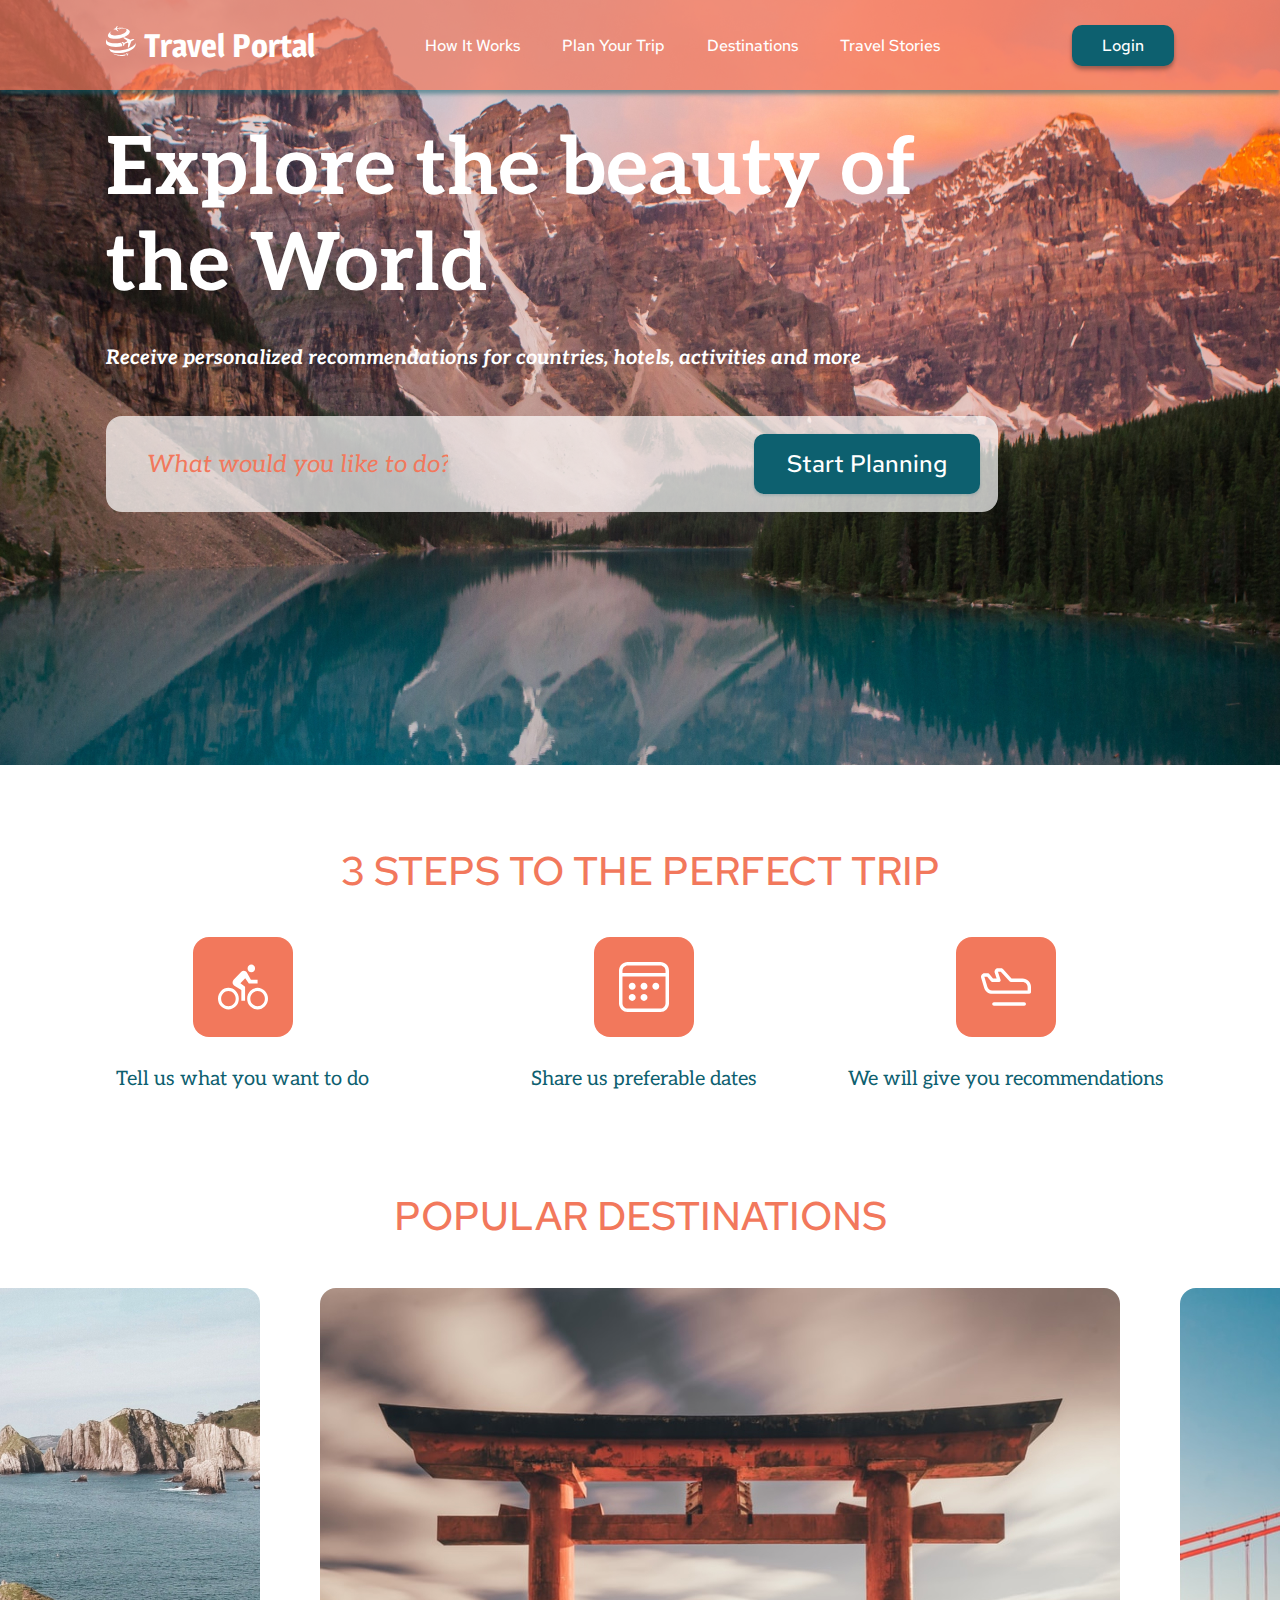
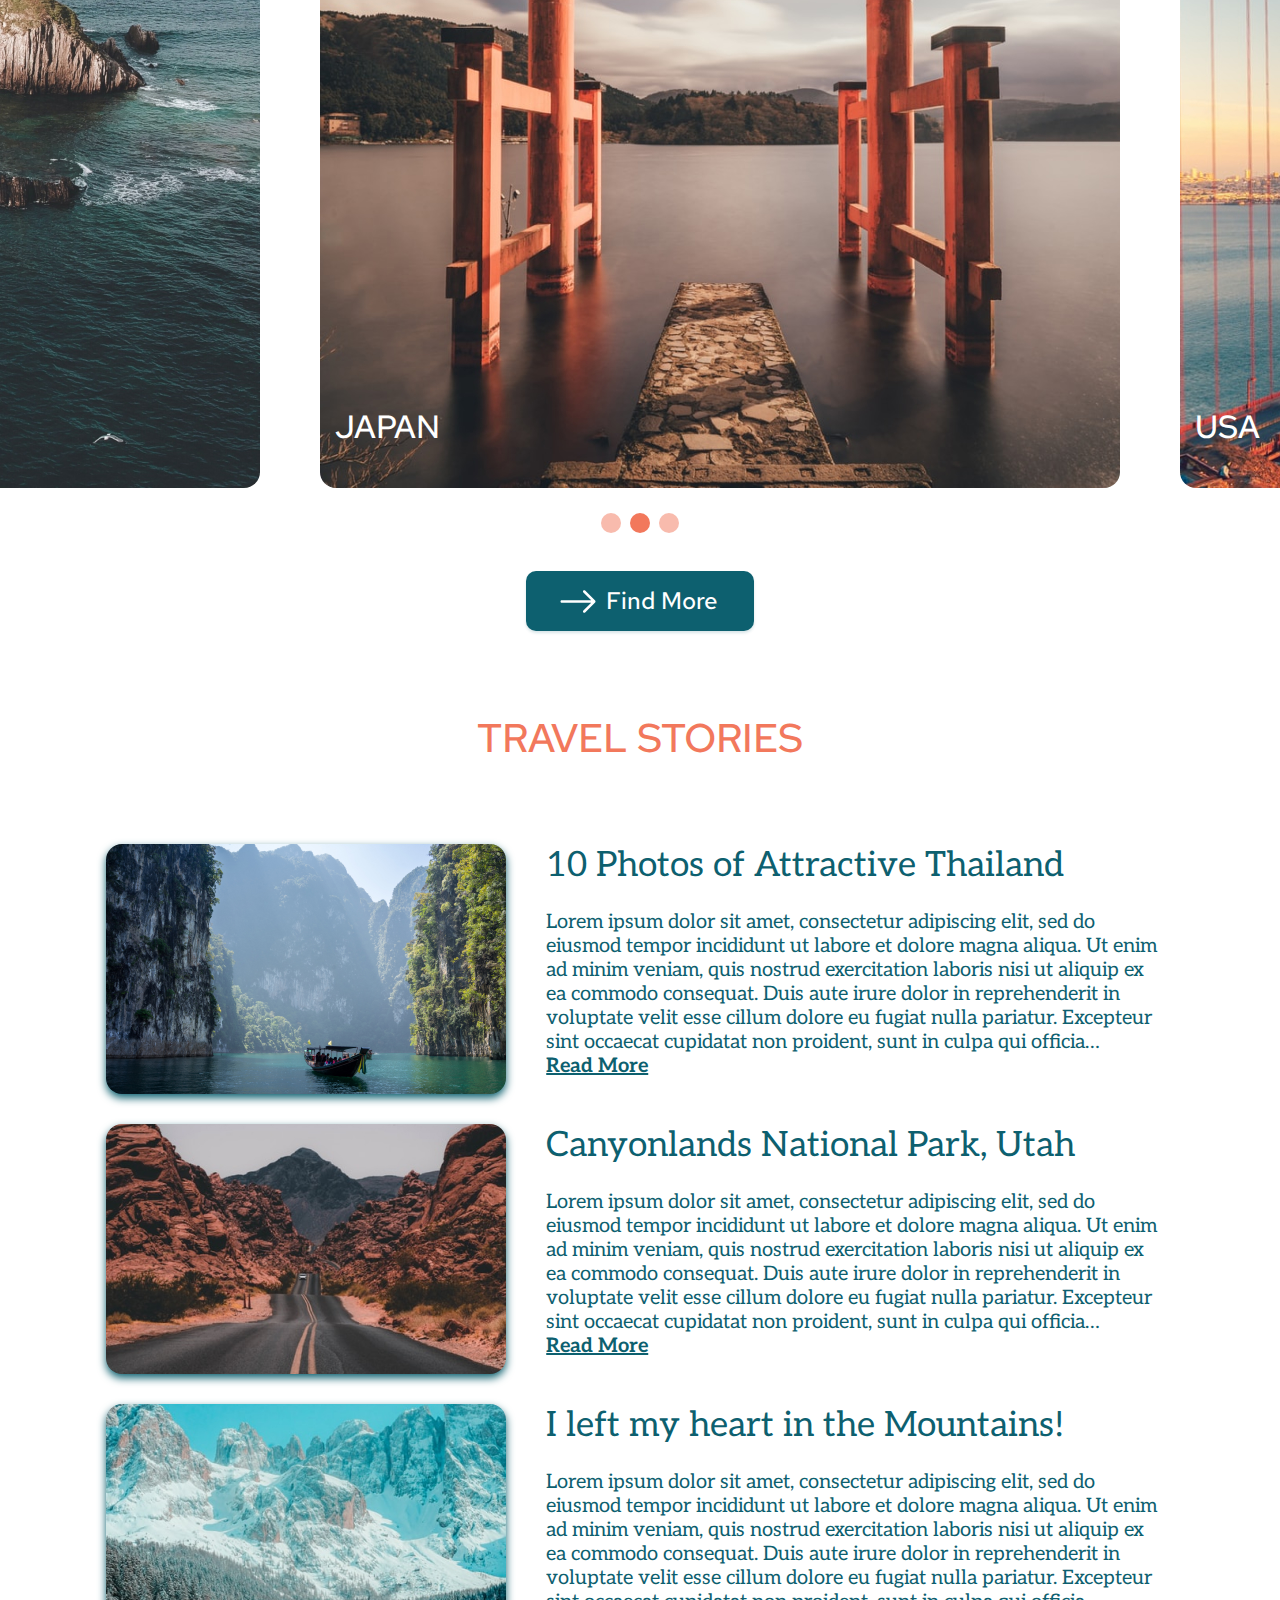
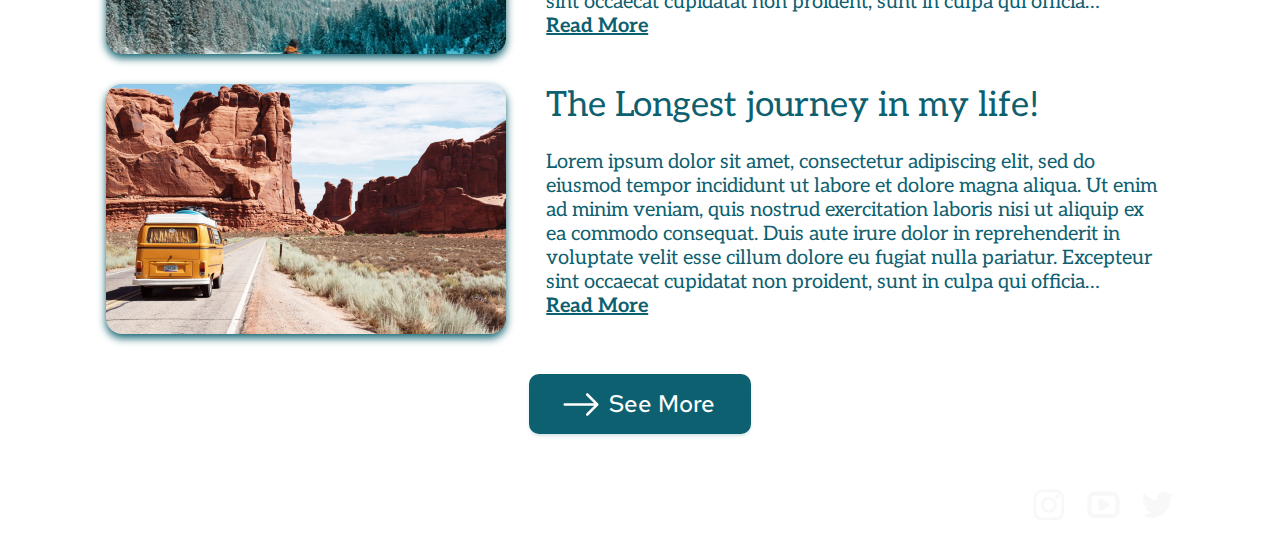
==== index.html @ faefabe0 "refactor: minor visual changes" ====
<!DOCTYPE html>
<html lang="zxx">
  <head>
    <meta charset="UTF-8">
    <meta http-equiv="X-UA-Compatible" content="IE=edge">
    <meta name="viewport" content="width=device-width, initial-scale=1.0">
    <title>Travel</title>
    <link rel="stylesheet" href="normalize.css">
    <link rel="stylesheet" href="style.css">
    <link rel="icon" href="./assets/ico/favicon.ico">
    <link rel="preconnect" href="https://fonts.googleapis.com">
    <link rel="preconnect" href="https://fonts.gstatic.com" crossorigin>
    <link href="https://fonts.googleapis.com/css2?family=Aleo:ital,wght@0,400;0,700;1,400;1,700&family=Magra:wght@700&family=Red+Hat+Text:wght@500&display=swap" rel="stylesheet">
  </head>
  <body>
    <div class="body-wrap">
      <header class="content-wrap">
        <div class="header">
          <div class="logo">
            <p class="logo-headline">Travel Portal</p>
          </div>
          <nav class="nav">
            <ul class="nav__list">
              <li class="nav__item">
                <a class="nav__link" href="#preview">How It Works</a>
              </li>
              <li class="nav__item">
                <a class="nav__link" href="#steps">Plan Your Trip</a>
              </li>
              <li class="nav__item">
                <a class="nav__link" href="#destinations">Destinations</a>
              </li>
              <li class="nav__item">
                <a class="nav__link" href="#stories">Travel Stories</a>
              </li>
            </ul>
          </nav>
          <button class="button__login">Login</button>
        </div>
        <div class="mobile-menu">
          <nav class="mobile-nav">
            <ul class="mobile-nav__list">
              <li class="mobile-nav__item exit"></li>
              <li class="mobile-nav__item">
                <a class="mobile-nav__link" href="#preview">How It Works</a>
              </li>
              <li class="mobile-nav__item">
                <a class="mobile-nav__link" href="#steps">Plan Your Trip</a>
              </li>
              <li class="mobile-nav__item">
                <a class="mobile-nav__link" href="#destinations">Destinations</a>
              </li>
              <li class="mobile-nav__item">
                <a class="mobile-nav__link" href="#stories">Travel Stories</a>
              </li>
              <li class="mobile-nav__item">
                <a class="mobile-nav__link" href="#">Account</a>
              </li>
              <li class="mobile-nav__item">
                <a class="mobile-nav__link" href="#footer">Social Media</a>
              </li>
            </ul>
          </nav>
        </div>
      </header>
      <main class="inner content-wrap">
        <section class="preview" id="preview">
          <h1 class="title">Explore the beauty of the World</h1>
          <p class="subtitle">Receive personalized recommendations for countries, hotels, activities and more</p>
          <form class="search-form" method="post">
            <fieldset class="search-form__info">
              <p class="search-form__wrap">
                <input class="search-form__field" type="text" placeholder="What would you like to do?">
                <button class="search-form__submit" type="submit">Start Planning</button>
              </p>
            </fieldset>
          </form>
        </section>
        <section class="steps" id="steps">
          <h2 class="caption">3 steps to the perfect trip</h2>
          <div class="step__list">
            <div class="step__item">
              <div class="step__ico">
                <svg width="50" height="50" viewBox="0 0 50 45" fill="none" xmlns="http://www.w3.org/2000/svg">
                  <path class="svg" d="M10.4167 41.7548C8.4828 41.7548 6.62813 40.957 5.26068 39.537C3.89323 38.1169 3.125 36.1909 3.125 34.1827C3.125 32.1744 3.89323 30.2484 5.26068 28.8284C6.62813 27.4084 8.4828 26.6106 10.4167 26.6106C12.3505 26.6106 14.2052 27.4084 15.5727 28.8284C16.9401 30.2484 17.7083 32.1744 17.7083 34.1827C17.7083 36.1909 16.9401 38.1169 15.5727 39.537C14.2052 40.957 12.3505 41.7548 10.4167 41.7548ZM10.4167 23.3654C7.65399 23.3654 5.00447 24.5051 3.05097 26.5337C1.09747 28.5623 0 31.3138 0 34.1827C0 37.0516 1.09747 39.803 3.05097 41.8317C5.00447 43.8603 7.65399 45 10.4167 45C13.1793 45 15.8289 43.8603 17.7824 41.8317C19.7359 39.803 20.8333 37.0516 20.8333 34.1827C20.8333 31.3138 19.7359 28.5623 17.7824 26.5337C15.8289 24.5051 13.1793 23.3654 10.4167 23.3654ZM30.8333 19.0385H39.5833V15.1442H32.9167L28.875 8.06971C28.2708 6.98798 27.0833 6.27404 25.8333 6.27404C24.8542 6.27404 23.9583 6.6851 23.3333 7.35577L15.625 15.3389C14.9792 16.0096 14.5833 16.875 14.5833 17.9567C14.5833 19.3197 15.2708 20.4663 16.3542 21.137L23.3333 25.5288V36.3462H27.0833V22.2837L22.3958 18.7139L27.2292 13.6298L30.8333 19.0385ZM39.5833 41.7548C37.6495 41.7548 35.7948 40.957 34.4273 39.537C33.0599 38.1169 32.2917 36.1909 32.2917 34.1827C32.2917 32.1744 33.0599 30.2484 34.4273 28.8284C35.7948 27.4084 37.6495 26.6106 39.5833 26.6106C41.5172 26.6106 43.3719 27.4084 44.7393 28.8284C46.1068 30.2484 46.875 32.1744 46.875 34.1827C46.875 36.1909 46.1068 38.1169 44.7393 39.537C43.3719 40.957 41.5172 41.7548 39.5833 41.7548ZM39.5833 23.3654C36.8207 23.3654 34.1711 24.5051 32.2176 26.5337C30.2641 28.5623 29.1667 31.3138 29.1667 34.1827C29.1667 37.0516 30.2641 39.803 32.2176 41.8317C34.1711 43.8603 36.8207 45 39.5833 45C40.9513 45 42.3058 44.7202 43.5696 44.1766C44.8334 43.633 45.9818 42.8362 46.949 41.8317C47.9163 40.8272 48.6836 39.6347 49.2071 38.3223C49.7306 37.0099 50 35.6032 50 34.1827C50 32.7621 49.7306 31.3555 49.2071 30.0431C48.6836 28.7307 47.9163 27.5382 46.949 26.5337C45.9818 25.5292 44.8334 24.7324 43.5696 24.1888C42.3058 23.6452 40.9513 23.3654 39.5833 23.3654ZM33.3333 7.78846C35.4167 7.78846 37.0833 6.05769 37.0833 3.89423C37.0833 1.73077 35.4167 0 33.3333 0C31.25 0 29.5833 1.73077 29.5833 3.89423C29.5833 6.05769 31.25 7.78846 33.3333 7.78846Z" fill="white"/>
                </svg>
              </div>
              <p class="desc">Tell us what you want to do</p>
            </div>
            <div class="step__item">
              <div class="step__ico">
                <svg width="50" height="50" viewBox="0 0 52 52" fill="none" xmlns="http://www.w3.org/2000/svg">
                  <path class="svg" d="M13.7222 28.8889C14.6799 28.8889 15.5984 28.5084 16.2757 27.8312C16.9529 27.154 17.3333 26.2355 17.3333 25.2778C17.3333 24.3201 16.9529 23.4016 16.2757 22.7243C15.5984 22.0471 14.6799 21.6667 13.7222 21.6667C12.7645 21.6667 11.846 22.0471 11.1688 22.7243C10.4916 23.4016 10.1111 24.3201 10.1111 25.2778C10.1111 26.2355 10.4916 27.154 11.1688 27.8312C11.846 28.5084 12.7645 28.8889 13.7222 28.8889ZM29.6111 25.2778C29.6111 26.2355 29.2307 27.154 28.5534 27.8312C27.8762 28.5084 26.9577 28.8889 26 28.8889C25.0423 28.8889 24.1238 28.5084 23.4466 27.8312C22.7693 27.154 22.3889 26.2355 22.3889 25.2778C22.3889 24.3201 22.7693 23.4016 23.4466 22.7243C24.1238 22.0471 25.0423 21.6667 26 21.6667C26.9577 21.6667 27.8762 22.0471 28.5534 22.7243C29.2307 23.4016 29.6111 24.3201 29.6111 25.2778ZM38.2778 28.8889C39.2355 28.8889 40.154 28.5084 40.8312 27.8312C41.5084 27.154 41.8889 26.2355 41.8889 25.2778C41.8889 24.3201 41.5084 23.4016 40.8312 22.7243C40.154 22.0471 39.2355 21.6667 38.2778 21.6667C37.32 21.6667 36.4016 22.0471 35.7243 22.7243C35.0471 23.4016 34.6667 24.3201 34.6667 25.2778C34.6667 26.2355 35.0471 27.154 35.7243 27.8312C36.4016 28.5084 37.32 28.8889 38.2778 28.8889ZM17.3333 36.8333C17.3333 37.7911 16.9529 38.7096 16.2757 39.3868C15.5984 40.064 14.6799 40.4444 13.7222 40.4444C12.7645 40.4444 11.846 40.064 11.1688 39.3868C10.4916 38.7096 10.1111 37.7911 10.1111 36.8333C10.1111 35.8756 10.4916 34.9571 11.1688 34.2799C11.846 33.6027 12.7645 33.2222 13.7222 33.2222C14.6799 33.2222 15.5984 33.6027 16.2757 34.2799C16.9529 34.9571 17.3333 35.8756 17.3333 36.8333ZM26 40.4444C26.9577 40.4444 27.8762 40.064 28.5534 39.3868C29.2307 38.7096 29.6111 37.7911 29.6111 36.8333C29.6111 35.8756 29.2307 34.9571 28.5534 34.2799C27.8762 33.6027 26.9577 33.2222 26 33.2222C25.0423 33.2222 24.1238 33.6027 23.4466 34.2799C22.7693 34.9571 22.3889 35.8756 22.3889 36.8333C22.3889 37.7911 22.7693 38.7096 23.4466 39.3868C24.1238 40.064 25.0423 40.4444 26 40.4444ZM0 9.02778C0 6.63346 0.951138 4.33721 2.64417 2.64417C4.33721 0.951138 6.63346 0 9.02778 0H42.9722C45.3665 0 47.6628 0.951138 49.3558 2.64417C51.0489 4.33721 52 6.63346 52 9.02778V42.9722C52 45.3665 51.0489 47.6628 49.3558 49.3558C47.6628 51.0489 45.3665 52 42.9722 52H9.02778C6.63346 52 4.33721 51.0489 2.64417 49.3558C0.951138 47.6628 0 45.3665 0 42.9722V9.02778ZM9.02778 3.61111C7.59119 3.61111 6.21344 4.18179 5.19762 5.19762C4.18179 6.21344 3.61111 7.59119 3.61111 9.02778V11.5556H48.3889V9.02778C48.3889 7.59119 47.8182 6.21344 46.8024 5.19762C45.7866 4.18179 44.4088 3.61111 42.9722 3.61111H9.02778ZM3.61111 42.9722C3.61111 44.4088 4.18179 45.7866 5.19762 46.8024C6.21344 47.8182 7.59119 48.3889 9.02778 48.3889H42.9722C44.4088 48.3889 45.7866 47.8182 46.8024 46.8024C47.8182 45.7866 48.3889 44.4088 48.3889 42.9722V15.1667H3.61111V42.9722Z" fill="white"/>
                </svg>
              </div>
              <p class="desc">Share us preferable dates </p>
            </div>
            <div class="step__item">
              <div class="step__ico">
                <svg width="50" height="50" viewBox="0 0 60 45" fill="none" xmlns="http://www.w3.org/2000/svg">
                  <path class="svg" d="M53.9305 42.9545C53.9305 43.497 53.7174 44.0173 53.3379 44.4009C52.9585 44.7845 52.4439 45 51.9074 45H15.4904C14.9539 45 14.4393 44.7845 14.0598 44.4009C13.6804 44.0173 13.4673 43.497 13.4673 42.9545C13.4673 42.4121 13.6804 41.8918 14.0598 41.5082C14.4393 41.1246 14.9539 40.9091 15.4904 40.9091H51.9074C52.4439 40.9091 52.9585 41.1246 53.3379 41.5082C53.7174 41.8918 53.9305 42.4121 53.9305 42.9545ZM60 22.5V28.6364C60 29.1789 59.7868 29.6991 59.4074 30.0827C59.028 30.4663 58.5134 30.6818 57.9768 30.6818H13.4167C11.24 30.6894 9.11942 29.9834 7.37311 28.6696C5.6268 27.3558 4.34881 25.5051 3.7308 23.3949L0.164977 11.4034C-0.0121092 10.7898 -0.0471935 10.1431 0.0624379 9.51357C0.172069 8.88401 0.423478 8.28837 0.797215 7.77275C1.17939 7.26416 1.67273 6.85181 2.23866 6.56794C2.8046 6.28407 3.4278 6.13637 4.05956 6.13639H8.40936C8.70472 6.13701 8.99627 6.20383 9.26302 6.33204C9.52977 6.46025 9.76509 6.64667 9.95202 6.87786L14.403 12.2727H18.7528L16.4767 5.39491C16.2718 4.77893 16.215 4.12246 16.3111 3.47987C16.4071 2.83728 16.6531 2.22707 17.0288 1.69976C17.4046 1.17246 17.8991 0.743236 18.4716 0.447651C19.0441 0.152067 19.6779 -0.00137704 20.3207 2.79722e-05H24.5947C24.8756 -0.00146688 25.1537 0.0569681 25.4108 0.171517C25.6679 0.286065 25.8983 0.454151 26.0867 0.6648L36.6072 12.2727H49.8842C52.5671 12.2727 55.1401 13.3503 57.0372 15.2682C58.9342 17.1862 60 19.7876 60 22.5ZM55.9537 22.5C55.947 20.8746 55.3054 19.3177 54.1686 18.1684C53.0318 17.0191 51.4919 16.3704 49.8842 16.3637H35.7221C35.4411 16.3651 35.163 16.3067 34.9059 16.1922C34.6488 16.0776 34.4185 15.9095 34.23 15.6989L23.7095 4.09093H20.3207L23.4819 13.679C23.5809 13.9865 23.6073 14.3132 23.559 14.6328C23.5107 14.9525 23.389 15.2563 23.2037 15.5199C23.0169 15.7837 22.77 15.9981 22.4838 16.1449C22.1977 16.2918 21.8808 16.3668 21.5599 16.3637H13.4673C13.1719 16.363 12.8804 16.2962 12.6136 16.168C12.3469 16.0398 12.1115 15.8534 11.9246 15.6222L7.47365 10.2273H4.03428L7.6001 22.2188C7.97187 23.4853 8.73962 24.5959 9.78826 25.3841C10.8369 26.1723 12.11 26.5958 13.4167 26.5909H55.9537V22.5Z" fill="white"/>
                </svg>
              </div>
              <p class="desc">We will give you recommendations</p>
            </div>
          </div>
        </section>
        <section class="destinations" id="destinations">
          <h2 class="caption caption--destinations">Popular destinations</h2>
          <div class="slider__wrapper">
            <div class="slider__arrow left">
            </div>
            <div class="slider__list transition-left">
              <div class="slider__item">
                <picture>
                  <source srcset="./assets/img-mob/slider-mobile.jpg" media="(max-width: 399px)">
                  <source srcset="./assets/img/Spain.jpg" media="(min-width: 400px)">
                  <img class="country-img" src="./assets/img-mob/slider-mobile.jpg" alt="Spain">
                </picture>
                <p class="country-name">Spain</p>
              </div>
              <div class="slider__item">
                <picture>
                  <source srcset="./assets/img-mob/slider-mobile.jpg" media="(max-width: 399px)">
                  <source srcset="./assets/img/Japan.jpg" media="(min-width: 400px)">
                  <img class="country-img" src="./assets/img-mob/slider-mobile.jpg" alt="Japan">
                </picture>
                <p class="country-name">Japan</p>
              </div>
              <div class="slider__item">
                <picture>
                  <source srcset="./assets/img-mob/slider-mobile.jpg" media="(max-width: 399px)">
                  <source srcset="./assets/img/USA.jpg" media="(min-width: 400px)">
                  <img class="country-img" src="./assets/img-mob/slider-mobile.jpg" alt="USA">
                </picture>
                <p class="country-name">USA</p>
              </div>
            </div>
            <div class="slider__arrow right">
            </div>
            <div class="slider__controls">
              <button class="button-inactive"></button>
              <button class="button-inactive"></button>
              <button class="button-inactive"></button>
            </div>
          </div>
          <button class="more">Find More</button>
        </section>
        <section class="stories" id="stories">
          <h2 class="caption">Travel stories</h2>
          <div class="stories__inner">
            <div class="stories__list">
              <picture>
                <source srcset="./assets/img-mob/story1-mob.jpg" media="(max-width: 768px)">
                <source srcset="./assets/img/Thailand.jpg" media="(min-width: 769px)">
                <img class="stories__img" src="./assets/img-mob/story1-mob.jpg" alt="attractive-thailand">
              </picture>
              <div class="stories__item">
                <h3 class="stories__caption">10 Photos of Attractive Thailand</h3>
                <p class="stories__desc">Lorem ipsum dolor sit amet, consectetur adipiscing elit, sed do eiusmod tempor incididunt ut labore et dolore magna aliqua. Ut enim ad minim veniam, quis nostrud exercitation    laboris nisi ut aliquip ex ea commodo consequat. Duis aute irure dolor in reprehenderit in voluptate velit esse cillum dolore eu fugiat nulla pariatur. Excepteur sint occaecat cupidatat non proident, sunt in culpa qui officia deserunt mollit anim id est laborum.Lorem ipsum dolor sit amet, consectetur adipiscing elit</p>
                <div class="stories__desc"><a class="stories__link" href="#/">Read More</a></div>
              </div>
            </div>
            <div class="stories__list">
              <picture>
                <source srcset="./assets/img-mob/story2-mob.jpg" media="(max-width: 768px)">
                <source srcset="./assets/img/Utah.jpg" media="(min-width: 769px)">
                <img class="stories__img" src="./assets/img-mob/story2-mob.jpg" alt="canyonlands-national-park">
              </picture>
              <div class="stories__item">
                <h3 class="stories__caption">Canyonlands National Park, Utah</h3>
                <p class="stories__desc">Lorem ipsum dolor sit amet, consectetur adipiscing elit, sed do eiusmod tempor incididunt ut labore et dolore magna aliqua. Ut enim ad minim veniam, quis nostrud exercitation    laboris nisi ut aliquip ex ea commodo consequat. Duis aute irure dolor in reprehenderit in voluptate velit esse cillum dolore eu fugiat nulla pariatur. Excepteur sint occaecat cupidatat non proident, sunt in culpa qui officia deserunt mollit anim id est laborum.Lorem ipsum dolor sit amet, consectetur adipiscing elit</p>
                <div class="stories__desc"><a class="stories__link" href="#/">Read More</a></div>
              </div>
            </div>
            <div class="stories__list">
              <picture>
                <source srcset="./assets/img-mob/story3-mob.jpg" media="(max-width: 768px)">
                <source srcset="./assets/img/Mountains.jpg" media="(min-width: 769px)">
                <img class="stories__img" src="./assets/img-mob/story3-mob.jpg" alt="mountains">
              </picture>
              <div class="stories__item">
                <h3 class="stories__caption">I left my heart in the Mountains!</h3>
                <p class="stories__desc">Lorem ipsum dolor sit amet, consectetur adipiscing elit, sed do eiusmod tempor incididunt ut labore et dolore magna aliqua. Ut enim ad minim veniam, quis nostrud exercitation    laboris nisi ut aliquip ex ea commodo consequat. Duis aute irure dolor in reprehenderit in voluptate velit esse cillum dolore eu fugiat nulla pariatur. Excepteur sint occaecat cupidatat non proident, sunt in culpa qui officia deserunt mollit anim id est laborum.Lorem ipsum dolor sit amet, consectetur adipiscing elit</p>
                <div class="stories__desc"><a class="stories__link" href="#/">Read More</a></div>
              </div>
            </div>
            <div class="stories__list">
              <picture>
                <source srcset="./assets/img-mob/story4-mob.jpg" media="(max-width: 768px)">
                <source srcset="./assets/img/journey.jpg" media="(min-width: 769px)">
                <img class="stories__img" src="./assets/img-mob/story4-mob.jpg" alt="the-longest-journey-in-my-life!">
              </picture>
              <div class="stories__item">
                <h3 class="stories__caption">The Longest journey in my life!</h3>
                <p class="stories__desc">Lorem ipsum dolor sit amet, consectetur adipiscing elit, sed do eiusmod tempor incididunt ut labore et dolore magna aliqua. Ut enim ad minim veniam, quis nostrud exercitation    laboris nisi ut aliquip ex ea commodo consequat. Duis aute irure dolor in reprehenderit in voluptate velit esse cillum dolore eu fugiat nulla pariatur. Excepteur sint occaecat cupidatat non proident, sunt in culpa qui officia deserunt mollit anim id est laborum.Lorem ipsum dolor sit amet, consectetur adipiscing elit</p>
                <div class="stories__desc"><a class="stories__link" href="#/">Read More</a></div>
              </div>
            </div>
            <button class="more more--stories">See More</button>
          </div>
        </section>
      </main>
      <footer class="content-wrap"  id="footer">
        <div class="footer">
          <p class="copyright">All Rights Reserved © Travel Portal</p>
          <ul class="social">
            <li class="social__item">
              <a class="social__link" href="https://github.com/IdzanamiMAO">
                <svg width="34" height="34" viewBox="0 0 34 34" fill="none" xmlns="http://www.w3.org/2000/svg">
                  <path class="svg" fill-rule="evenodd" clip-rule="evenodd" d="M10.4678 1.49489C12.1126 1.41917 12.6371 1.40234 16.827 1.40234C21.0169 1.40234 21.5413 1.42057 23.1848 1.49489C24.8282 1.56921 25.95 1.83143 26.9316 2.21144C27.9594 2.59986 28.8919 3.20704 29.6632 3.9923C30.4484 4.76213 31.0542 5.69322 31.4412 6.72247C31.8226 7.70405 32.0834 8.82584 32.1592 10.4665C32.2349 12.1141 32.2517 12.6386 32.2517 16.8271C32.2517 21.017 32.2335 21.5414 32.1592 23.1863C32.0848 24.8269 31.8226 25.9487 31.4412 26.9303C31.0542 27.9596 30.4474 28.8923 29.6632 29.6632C28.8919 30.4485 27.9594 31.0543 26.9316 31.4413C25.95 31.8227 24.8282 32.0835 23.1876 32.1593C21.5413 32.235 21.0169 32.2518 16.827 32.2518C12.6371 32.2518 12.1126 32.2336 10.4678 32.1593C8.82716 32.0849 7.70536 31.8227 6.72378 31.4413C5.69442 31.0542 4.76179 30.4475 3.9908 29.6632C3.20608 28.893 2.59881 27.9608 2.21135 26.9317C1.83134 25.9501 1.57052 24.8283 1.4948 23.1877C1.41908 21.54 1.40225 21.0156 1.40225 16.8271C1.40225 12.6372 1.42048 12.1127 1.4948 10.4693C1.56912 8.82584 1.83134 7.70405 2.21135 6.72247C2.59938 5.69334 3.20711 4.76117 3.9922 3.99089C4.76209 3.20634 5.69379 2.59908 6.72238 2.21144C7.70395 1.83143 8.82575 1.57061 10.4664 1.49489H10.4678ZM23.06 4.27134C21.4334 4.19702 20.9454 4.1816 16.827 4.1816C12.7086 4.1816 12.2206 4.19702 10.594 4.27134C9.08938 4.34005 8.27327 4.59106 7.72919 4.80279C7.00984 5.08324 6.49522 5.41558 5.95535 5.95544C5.44359 6.45331 5.04975 7.05941 4.8027 7.72929C4.59096 8.27336 4.33996 9.08947 4.27125 10.5941C4.19693 12.2207 4.18151 12.7087 4.18151 16.8271C4.18151 20.9455 4.19693 21.4335 4.27125 23.0601C4.33996 24.5647 4.59096 25.3808 4.8027 25.9249C5.0495 26.5937 5.44353 27.2009 5.95535 27.6987C6.45315 28.2105 7.06032 28.6046 7.72919 28.8513C8.27327 29.0631 9.08938 29.3141 10.594 29.3828C12.2206 29.4571 12.7072 29.4725 16.827 29.4725C20.9468 29.4725 21.4334 29.4571 23.06 29.3828C24.5646 29.3141 25.3807 29.0631 25.9248 28.8513C26.6441 28.5709 27.1587 28.2386 27.6986 27.6987C28.2104 27.2009 28.6045 26.5937 28.8513 25.9249C29.063 25.3808 29.314 24.5647 29.3827 23.0601C29.457 21.4335 29.4725 20.9455 29.4725 16.8271C29.4725 12.7087 29.457 12.2207 29.3827 10.5941C29.314 9.08947 29.063 8.27336 28.8513 7.72929C28.5708 7.00993 28.2385 6.49531 27.6986 5.95544C27.2007 5.44372 26.5946 5.04989 25.9248 4.80279C25.3807 4.59106 24.5646 4.34005 23.06 4.27134ZM14.8568 21.5821C15.9571 22.0401 17.1823 22.1019 18.3231 21.757C19.4639 21.412 20.4495 20.6817 21.1117 19.6908C21.7739 18.6999 22.0715 17.5098 21.9537 16.3238C21.8359 15.1378 21.31 14.0295 20.4658 13.1882C19.9277 12.6504 19.277 12.2387 18.5606 11.9825C17.8442 11.7264 17.08 11.6322 16.3229 11.7069C15.5657 11.7816 14.8346 12.0232 14.1821 12.4144C13.5295 12.8055 12.9718 13.3365 12.5491 13.9691C12.1264 14.6016 11.8493 15.3201 11.7375 16.0726C11.6258 16.8252 11.6823 17.5931 11.903 18.3212C12.1237 19.0493 12.5031 19.7194 13.0139 20.2832C13.5246 20.8471 14.154 21.2907 14.8568 21.5821ZM11.2208 11.2209C11.957 10.4847 12.831 9.90067 13.7929 9.50223C14.7548 9.1038 15.7858 8.89872 16.827 8.89872C17.8681 8.89872 18.8991 9.1038 19.861 9.50223C20.8229 9.90067 21.697 10.4847 22.4332 11.2209C23.1694 11.9571 23.7534 12.8311 24.1518 13.793C24.5503 14.7549 24.7553 15.7859 24.7553 16.8271C24.7553 17.8682 24.5503 18.8992 24.1518 19.8611C23.7534 20.823 23.1694 21.697 22.4332 22.4333C20.9463 23.9201 18.9297 24.7554 16.827 24.7554C14.7243 24.7554 12.7076 23.9201 11.2208 22.4333C9.73394 20.9464 8.89863 18.9298 8.89863 16.8271C8.89863 14.7243 9.73394 12.7077 11.2208 11.2209ZM26.5137 10.0795C26.6961 9.90735 26.8422 9.7004 26.9432 9.47084C27.0442 9.24128 27.0982 8.99379 27.1018 8.74301C27.1055 8.49224 27.0588 8.24328 26.9645 8.01087C26.8702 7.77847 26.7303 7.56734 26.5529 7.39C26.3756 7.21265 26.1644 7.07269 25.932 6.97841C25.6996 6.88412 25.4507 6.83742 25.1999 6.84108C24.9491 6.84473 24.7016 6.89867 24.4721 6.99969C24.2425 7.10071 24.0356 7.24677 23.8635 7.4292C23.5288 7.78402 23.3455 8.2553 23.3526 8.74301C23.3597 9.23073 23.5566 9.69647 23.9015 10.0414C24.2464 10.3863 24.7122 10.5832 25.1999 10.5903C25.6876 10.5974 26.1589 10.4142 26.5137 10.0795Z" fill="#F8F8F8"/>
                </svg>
              </a>
            </li>
            <li class="social__item">
              <a class="social__link" href="https://rs.school/js-stage0/">
                <svg width="35" height="34" viewBox="0 0 35 34" fill="none" xmlns="http://www.w3.org/2000/svg">
                  <path class="svg2" d="M25.8944 5.60889H9.06742C5.96967 5.60889 3.45844 8.12012 3.45844 11.2179V22.4359C3.45844 25.5336 5.96967 28.0449 9.06742 28.0449H25.8944C28.9922 28.0449 31.5034 25.5336 31.5034 22.4359V11.2179C31.5034 8.12012 28.9922 5.60889 25.8944 5.60889Z" stroke="#F8F8F8" stroke-width="4.16667" stroke-linecap="round" stroke-linejoin="round"/>
                  <path class="svg2" d="M21.6876 16.8269L14.6764 12.6201V21.0336L21.6876 16.8269Z" stroke="#F8F8F8" stroke-width="4.16667" stroke-linecap="round" stroke-linejoin="round"/>
                </svg>
              </a>
            </li>
            <li class="social__item">
              <a class="social__link" href="https://github.com/rolling-scopes-school/idzanamimao-JSFEPRESCHOOL2022Q2">
                <svg width="34" height="34" viewBox="0 0 34 34" fill="none" xmlns="http://www.w3.org/2000/svg">
                  <g clip-path="url(#clip0_72_17)">
                  <path class="svg" d="M33.4612 6.92278C32.2903 7.44162 31.0325 7.79218 29.7102 7.95063C31.0746 7.13423 32.0953 5.84932 32.582 4.33564C31.3001 5.09704 29.8972 5.63299 28.4341 5.92018C27.4503 4.86971 26.1472 4.17344 24.7271 3.93947C23.3069 3.7055 21.8493 3.94692 20.5805 4.62626C19.3116 5.30559 18.3026 6.38483 17.71 7.69641C17.1173 9.00799 16.9743 10.4785 17.3031 11.8797C14.7057 11.7493 12.1647 11.0742 9.84514 9.89822C7.52554 8.72223 5.47913 7.07165 3.83872 5.05359C3.27782 6.02114 2.9553 7.14294 2.9553 8.33765C2.95468 9.41317 3.21953 10.4722 3.72637 11.4208C4.23321 12.3694 4.96635 13.1783 5.86076 13.7756C4.82348 13.7426 3.80909 13.4623 2.90202 12.9581V13.0422C2.90191 14.5506 3.4237 16.0127 4.37884 17.1802C5.33398 18.3478 6.66365 19.1489 8.14222 19.4477C7.17997 19.7081 6.17113 19.7464 5.19189 19.5598C5.60905 20.8578 6.42165 21.9928 7.51593 22.8059C8.6102 23.6191 9.93137 24.0697 11.2945 24.0947C8.98053 25.9112 6.12282 26.8965 3.18106 26.8922C2.65996 26.8923 2.1393 26.8619 1.62177 26.801C4.60782 28.721 8.0838 29.7399 11.6338 29.7359C23.6511 29.7359 30.2206 19.7828 30.2206 11.1506C30.2206 10.8701 30.2136 10.5869 30.201 10.3064C31.4788 9.38229 32.5819 8.23795 33.4584 6.92699L33.4612 6.92278Z" fill="#F8F8F8"/>
                  </g>
                  <defs>
                  <clipPath id="clip0_72_17">
                  <rect width="33.6539" height="33.6539" fill="white" transform="translate(0.307861)"/>
                  </clipPath>
                  </defs>
                </svg>
              </a>
            </li>
          </ul>
        </div>
      </footer>
    </div>
    <script src="index.js"></script>
  </body>
</html>
---- style.css ----
html {
  box-sizing: border-box;
  scroll-behavior: smooth;
  line-height: 0;
  -webkit-text-size-adjust: 0%;
}

p,
ul,
h1,
h2,
h3,
fieldset,
picture {
  margin: 0;
}

li {
  list-style: none;
}

a {
  text-decoration: none;
}

.input{
  padding: 0;
}

.body-wrap { /*Обертка для фоновых рисунков*/
  width: 100%;
  background:
  url("./assets/img/baskground_header.jpg") top no-repeat, 
  url("./assets/img/baskground_stories.jpg")bottom no-repeat;
  background-size: 1440px auto;
  background-color: #FFFFFF;
}

.content-wrap { /*ограничевает контент по ширине и центрирует его*/
  max-width: 1440px;
  margin: 0 auto;
}

.header { /*стили хэдра*/
  display: flex;
  justify-content: space-between;
  align-items: center;
  flex-wrap: wrap;
  padding: 25px 8.3% 24px;
  background-color: rgba(242, 120, 92, 0.7);
  box-shadow: 0 4px 4px rgba(13, 96, 111, 0.5);
}

.logo {
  background-image: url("./assets/svg/logo.svg");
  background-size: 30px;
  background-repeat: no-repeat;
}

.logo-headline {
  padding-left: 38px;
  font-family: "Magra", sans-serif;
  font-style: normal;
  font-size: 32px;
  line-height: 39px;
  font-weight: 600;
  color: #FFFFFF;
}

.nav__list {
  display: flex;
  justify-content: space-between;
  margin: 0;
  padding: 0;
}

.nav__item {
  padding-left: 42px;
}

.nav__item:first-of-type {
  padding-left: 0;
}

.nav__link,
.copyright {
  font-family: "Red Hat Text", sans-serif;
  font-style: normal;
  font-size: 16px;
  line-height: 21px;
  font-weight: 500;
  color: #FFFFFF;
}

.mobile-menu {
  display: none;
}

.button__login {
  margin-left: 2%;
  padding: 10px 30px;
  font-family: "Red Hat Text", sans-serif;
  font-style: normal;
  font-size: 16px;
  line-height: 21px;
  font-weight: 500;
  color: #FFFFFF;
  background: #0D606F;
  border: none;
  border-radius: 10px;
  box-shadow: 0 4px 4px rgba(0, 0, 0, 0.25), 0 2px 3px rgba(13, 96, 111, 0.16);
}

.preview {
  margin: 32px 8.3% 302px;
  max-width: 892px;
}

.inner {
  display: flex;
  flex-direction: column;
}

.title {
  font-family: "Aleo", serif;
  font-style: normal;
  font-size: 80px;
  line-height: 96px;
  font-weight: 700;
  color: #FFFFFF;
}

.subtitle {
  padding: 32px 0 46px;
  font-family: "Aleo", serif;
  font-style: italic;
  font-size: 20px;
  line-height: 24px;
  font-weight: 700;
  color: #FFFFFF;
}

.search-form {
  padding-bottom: 30px;
}

.search-form__wrap {
  display: flex;
  flex-wrap: wrap;
  justify-content: space-between;
}

.search-form__info {
  padding: 18px;
  background-color: rgba(255, 255, 255, 0.7);
  border: 0;
  border-radius: 16px;
}

.search-form__field {
  padding-left: 23px;
  font-family: "Aleo", serif;
  font-style: italic;
  font-size: 24px;
  line-height: 29px;
  font-weight: 400;
  color: #F2785C;
  background-color: transparent;
  border: none;
  outline: 0; /*убирает рамку плейсхолдера*/
}

.search-form__field::placeholder {
  font-family: "Aleo", serif;
  font-style: italic;
  font-size: 24px;
  line-height: 29px;
  font-weight: 400;
  color: #F2785C;
  border: none;
}

.search-form__submit {
  padding: 14px 33px;
  font-family: "Red Hat Text", sans-serif;
  font-style: normal;
  font-size: 24px;
  line-height: 32px;
  font-weight: 500;
  color: #FFFFFF;
  background: #0D606F;
  border: 0;
  border-radius: 10px;
  box-shadow: 0 0 3px rgba(13, 96, 111, 0.08), 0 2px 3px rgba(13, 96, 111, 0.16);
}

.steps {
  margin-bottom: 98px;
  padding: 0 9.1%;
}

.caption {
  margin-bottom: 40px;
  font-family: "Red Hat Text", sans-serif;
  font-style: normal;
  font-size: 40px;
  line-height: 53px;
  font-weight: 500;
  text-align: center;
  color: #F2785C;
  text-transform: uppercase;
}

.step__list {
  display: flex;
  justify-content: space-between;
  align-items: flex-start;
}

.step__item {
  display: flex;
  flex-direction: column;
  justify-content: center;
}

.step__item:nth-of-type(2) {
  margin-left: 70px;
}

.step__ico {
  margin: 0 auto 30px;
  padding: 25px;
  background-position: center;
  background-repeat: no-repeat;
  border-radius: 16px;
  background-color: #F2785C;
}

.desc {
  font-family: "Aleo", serif;
  font-style: normal;
  font-size: 20px;
  line-height: 24px;
  font-weight: 400;
  text-align: center;
  color: #0D606F;
}

.destinations {
  margin-bottom: 80px;
  display: flex;
  justify-content: center;
  flex-direction: column;
}

.caption--destinations {
  margin-bottom: 0;
}

.slider__wrapper { /*внешняя обертка для всего слайдера*/
  position: relative;
  padding-top: 46px;
  display: flex;
  justify-content: center;
  flex-direction: column;
  overflow: hidden; /*скрывает "лишнее" в слайдере*/
}

.slider__list { /*обертка для картинок*/
  position: relative;
  left: -540px;
  display: flex;
  justify-content: space-between;
  /* overflow: hidden; */
}

.slider__arrow{
  display: none;
}

.slider__item { /*картинки с подписями*/
  position: relative;
  margin-left: 60px;
}

.slider__item:first-of-type {
  margin-left: 0;
}

.country-img {
  max-width: 800px;
  height: auto;
  border-radius: 16px;
}

.country-name {
  position: absolute;
  bottom: 40px;
  left: 15px;
  font-family: "Red Hat Text", sans-serif;
  font-style: normal;
  font-size: 32px;
  line-height: 42px;
  font-weight: 500;
  color: #FFFFFF;
  text-transform: uppercase;
}

.slider__controls { /*кнопки слайдера*/
  margin: 25px auto 0;
}

.button-inactive{
  padding: 10px;
  background-color: rgba(242, 120, 92, 0.5);
  border: none;
  border-radius: 50px;
}

.button-inactive:nth-of-type(2){
  margin: 0 5px;
  padding: 10px;
  background-color: #F2785C;
  border: none;
  border-radius: 50px;
}

/*.button-active {
  margin: 0 5px;
  padding: 10px;
  background-color: #F2785C;
  border: none;
  border-radius: 50px;
}*/

/*анимация карусели*/
/*@keyframes move-left {
  from {left: -540px;}
  to {left: 0;}
}
.transition-left {
  animation-name: move-left;
  animation-duration: 5s;
}

@keyframes move-right {
  from {left: -540px;}
  to {left: -1080px;}
}
.transition-right {
  animation-name: move-right;
  animation-duration: 5s;
}*/

.more {
  margin: 38px auto 0;
  padding: 14px 36px 14px 80px;
  font-family: "Red Hat Text", sans-serif;
  font-style: normal;
  font-size: 24px;
  line-height: 32px;
  font-weight: 500;
  color: #FFFFFF;
  background-image: url("./assets/svg/arrow.svg");
  background-position: 32px;
  background-size: 40px;
  background-repeat: no-repeat;
  background-color: #0D606F;
  box-shadow: 0 2px 3px rgba(13, 96, 111, 0.16);
  border: none;
  border-radius: 10px;
}

.stories__inner { /*внутренняя обертка для всех стори*/
  padding: 0 8.3% 40px;
  display: flex;
  flex-direction: column;
  background-color: rgba(255, 255, 255, 0.7);
}

.stories__list {/*обертка для конкретной стори*/
  display: flex;
  justify-content: space-between;
  padding-top: 30px;
}

.stories__list:first-of-type {
  padding-top: 40px;
}

.stories__img {
  max-width: 400px;
  height: auto;
  border-radius: 16px;
  filter: drop-shadow(0px 4px 4px #0D606F);
}

.stories__item {
  padding: 0 10px 0 40px;;
}

.stories__caption {
  margin-bottom: 24px;
  -webkit-line-clamp: 2;
  display: -webkit-box;
  -webkit-box-orient: vertical;
  overflow: hidden;
  font-family: "Aleo", serif;
  font-style: normal;
  font-size: 35px;
  line-height: 42px;
  font-weight: 400;
  color: #0D606F;
}

.stories__desc {
  margin: 0;
  -webkit-line-clamp: 6;
  display: -webkit-box;
  -webkit-box-orient: vertical;
  overflow: hidden;
  font-family: "Aleo", serif;
  font-style: normal;
  font-size: 20px;
  line-height: 24px;
  font-weight: 400;
  color: #0D606F;
}

.stories__link {
  font-family: "Aleo", serif;
  font-style: normal;
  font-size: 20px;
  line-height: 24px;
  font-weight: 700;
  color: #0D606F;
  text-decoration-line: underline;
}

.more--stories {
  margin-top: 40px;
}

.footer {
  padding: 0 8.3%;
  display: flex;
  justify-content: flex-end;
  align-items: center;
}

.social {
  display: flex;
  justify-content: space-between;
  padding-left: 27.3%;
}

.social__item {
  margin-left: 20px;
  padding: 14px 0 13px;
  max-width: 34px;
}

.social__item:first-of-type {
  margin-left: 0;
}



@media (hover: hover) and (pointer: fine) { /*ховер эффекты*/
  .nav__link:hover { /*эффекты меню-бара*/
    color: #083942;
    transition: 0.3s;
    cursor: pointer;
  }

  .button__login:hover, /*эффекты кнопок*/
  .search-form__submit:hover,
  .more:hover {
    background-color: #083942;
    transition: 0.3s;
    cursor: pointer;
  }

  .step__item:hover, /*необязательные красивости*/
  .slider__item:hover,
  .stories__link:hover,
  .social__link:hover {
    transition: 0.3s;
    filter: drop-shadow(0 0 15px #083942);
    cursor: pointer;
  }

  .step__item:hover .svg { /*эффекты свг в иконках шагов*/
    transition: 0.3s;
    fill: #083942;
    cursor: pointer;
  }

  .social__item:hover .svg { /*выделение иконок соцсетей*/
    transition: 0.3s;
    fill: #083942;
    cursor: pointer;
  }

  .social__item:hover .svg2 { /*выделение иконки ютуба*/
    transition: 0.3s;
    stroke: #083942;
    cursor: pointer;
  }
}



@media (max-width: 768px) {
  .logo {
    background-size: 20px;
  }

  .logo-headline {
    padding-left: 28px;
    font-size: 22px;
    line-height: 21px;
  }

  .nav__item {
    padding-left: 3%;
  }

  .nav__link {
    font-size: 15px;
    line-height: 20px;
  }

  .preview {
    margin-bottom: 150px;
  }

  .steps {
    margin-bottom: 80px;
  }

  .step__item:nth-of-type(2) {
    margin-left: 4.9%;
    margin-right: 1%;
  }

  .country-img {
    max-width: 500px;
  }

  .slider__list {
    left: -425px;
  }

  .stories__caption {
    margin-bottom: 0;
  }

  .stories__img {
    max-width: 250px;
  }
}



@media (max-width: 550px) {
  .body-wrap {
    width: 100%;
    background:
    url("./assets/img-mob/background-header-mobile.jpg") top no-repeat,
    url("./assets/img-mob/background-stories-mobile.jpg")bottom no-repeat;
    background-size: 600px auto;
    background-color: #FFFFFF;
  }

  .header { /*стили хэдра*/
    padding: 41px 16px 9px;
    display: flex;
    justify-content: space-between;
    align-items: center;
    box-shadow: none;
    background: linear-gradient(rgba(13, 96, 111, 1), rgba(13, 96, 111, 0));
  }

  .logo {
    background-image: url("./assets/svg/logo.svg");
    background-size: 30px;
    background-repeat: no-repeat;
  }

  .logo-headline {
    padding-left: 38px;
    font-size: 24px;
    line-height: 29px;
  }

  .nav {
    background-image: url("./assets/svg/burger-menu-outline.svg");
    background-size: 50px;
    background-repeat: no-repeat;
    padding: 25px;
    margin-right: 4px;
  }

  .mobile-menu {
    display: block;
  }

  /*появляющееся меню*/
  .active { /*overlay*/
    display: block;
    position: absolute;
    z-index: 998;
    left: 0; right: 0; top: 0; bottom: 0;
    background: rgba(0, 0, 0, 0.7);
    transition: right .8s;
  }

  .mobile-nav {
    display: flex;
    position: fixed;
    top: 0;
    right: -300px;
    transition: right 1s;
  }

  .change {
    right: 0;
    display: block;
  }

  .mobile-nav__list {
    display: flex;
    flex-direction: column;
    align-items: flex-end;
    padding: 44px 15px 30px 44px;
    background-color: #F2785C;
    box-shadow: 0px 4px 3px rgba(13, 96, 111, 0.25);
    border-radius: 10px;;
  }

  .mobile-nav__item {
    padding-left: 0;
    margin-bottom: 10px;
  }

  .mobile-nav__item:last-of-type {
    margin-bottom: 0;
  }

  .mobile-nav__link {
    font-family: "Red Hat Text", sans-serif;
    font-style: normal;
    font-size: 16px;
    line-height: 21px;
    font-weight: 500;
    color: #FFFFFF;
  }

  .exit {
    position: absolute;
    top: 8px;
    right: 127px;
    z-index: 9999;
    padding: 15px;
    background-image: url("./assets/svg/clarity_window-close-line.svg");
    background-repeat: no-repeat;
    background-color: transparent;
    border: none;
  }

  .nav__list,
  .button__login,
  .subtitle,
  .copyright {
    display: none;
  }

  .preview {
    margin: 20px 15px 20px;
  }

  .title {
    width: 75%;
    font-size: 40px;
    line-height: 53px;
  }

  .search-form {
    padding: 58px 0 61px;
  }

  .search-form__info {
    padding: 9px;
    background-color: rgba(255, 255, 255, 0.7);
    border: 0;
    border-radius: 16px;
  }

  .search-form__wrap {
    display: flex;
    flex-wrap: wrap;
    justify-content: space-between;
  }

  .search-form__field,
  .search-form__field::placeholder {
    max-width: 170px;
    padding: 0;
    padding-left: 7.5px;
    font-size: 16px;
    line-height: 21px;
  }

  .search-form__submit {
    padding: 7.5px 9px;
    font-size: 16px;
    line-height: 21px;
  }

  .steps {
    margin-bottom: 20px;
    padding: 0 15px;
  }

  .caption {
    margin-bottom: 30px;
    font-size: 32px;
    line-height: 42px;
  }

  .step__list {
    margin: 0 20px 30px;
    justify-content: center;
  }

  .step__item {
    align-items: center;
  }

  .step__ico {
    margin-bottom: 19px;
    padding: 18px;
  }

  .step__ico svg {
    width: 35px;
    height: 35px;
  }

  .desc {
    font-size: 16px;
    line-height: 21px;
    text-align: center;
  }

  .destinations {
    margin-bottom: 50px;
  }

  .slider__wrapper { /*внешняя обертка для всего слайдера*/
    margin: 0 15px 25px;
    padding: 0;
    overflow: visible;
    flex-direction: row;
    align-items: center;
  }

  .slider__arrow{
    width: 30px;
  }

  .left{
    background-image: url("./assets/svg/ep_arrow-left.svg");
    display: block;
    padding: 15px 0;
    background-size: 30px;
    background-repeat: no-repeat;
  }

  .right{
    background-image: url("./assets/svg/ep_arrow-right.svg");
    display: block;
    padding: 15px 0;
    background-size: 30px;
    background-repeat: no-repeat;
  }

  .slider__list { /*обертка для картинок*/
    left: 0px;
    max-width: 450px;
    margin: 0 0 15px;
    overflow: hidden;
  }

  .slider__item { /*картинки с подписями*/
    margin-left: 20px;
  }

  .country-img {
    max-width: 360px;
  }

  .country-name {
    top: 8px;
    left: 15px;
    font-size: 20px;
    line-height: 26px;
  }

  .slider__controls { /*кнопки-точки слайдера*/
    position: absolute;
    bottom: -10px;
    margin: 0 auto;
  }

  .button-inactive,
  .button-inactive:nth-of-type(2) {
    margin: 0;
    padding: 4px;
    background-color: rgba(242, 120, 92, 0.5);
    border: none;
    border-radius: 50px;
  }

  .button-inactive:nth-of-type(1){
    margin: 0 2px;
    padding: 4px;
    background-color: #F2785C;
    border: none;
    border-radius: 50px;
  }

  .more {
    margin: 0 auto;
    padding: 7.5px 12px 7.5px 33px;
    font-size: 16px;
    line-height: 21px;
    background-position: 12px;
    background-size: 15px;
  }

  .stories__inner { /*внутренняя обертка для всех стори*/
    padding: 10px 15px 25px;
  }

  .stories__list {/*обертка для конкретной стори*/
    padding-top: 15px;
    max-width: 100%;
    margin-bottom: 20px;
  }

  .stories__list:last-of-type {
    margin-bottom: 40px;
  }

  .stories__img {
    max-width: 155px;
    height: auto;
  }

  .stories__item {
    padding: 0 0 0 10px;
  }

  .stories__caption {
    margin-bottom: 0;
    padding-top: 5px;
    padding-bottom: 10px;
    font-size: 20px;
    line-height: 24px;
    font-weight: 700;
  }

  .stories__desc {
    font-size: 16px;
    line-height: 21px;
  }

  .stories__link {
    font-size: 16px;
    line-height: 21px;
  }

  .social {
    padding-left: 0;
  }

  .footer {
    justify-content: center;
  }

  .social__item {
    padding: 15px 0 16px;
    max-width: 33px;
    margin-left: 21px;
  }
}



/*landscape phones, 320-390px*/
@media (max-width: 390px) {
  .content-wrap { /*ограничевает контент по ширине и центрирует его*/
    max-width: 390px;
    margin: 0 auto;
  }

  .body-wrap {
    background-size: 390px auto;
    border-radius: 30px;
  }

  .logo-headline {
    padding-left: 38px;
    font-size: 0;
    line-height: 29px;
  }

  .nav {
    background-size: 35px;
    padding: 17px;
  }

  .header {
    border-radius: 30px;
  }

  .title {
    display: none;
  }

  .search-form {
    padding: 38px 0 61px;
  }

  .search-form__field,
  .search-form__field::placeholder {
    max-width: 170px;
    padding: 0;
    padding-left: 7.5px;
    font-size: 14px;
    line-height: 17px;
  }

  .search-form__submit {
    padding: 7.5px 9px;
    font-size: 11px;
    line-height: 15px;
  }

  .caption {
    margin-bottom: 10px;
    font-size: 14px;
    line-height: 19px;
  }

  .step__list {
    margin: 20px 0 0 0;
    justify-content: space-between;
  }

  .step__item:nth-of-type(2) {
    padding-left: 41px;
    padding-right: 26px;
    margin-left: 0;
  }

  .step__item:nth-of-type(1) .step__ico {
    margin-left: 0;
  }

  .step__item:nth-of-type(3) .step__ico {
    margin-right: 0px;
  }

  .desc {
    font-size: 10px;
    line-height: 12px;
  }

  .step__item:nth-of-type(1) .desc {
    text-align: start;
    max-width: 74px;
  }

  .step__item:nth-of-type(2) .desc {
    text-align: center;
  }

  .step__item:nth-of-type(3) .desc {
    text-align: end;
    max-width: 90px;
  }

  .destinations {
    margin-bottom: 20px;
  }

  .slider__wrapper { /*внешняя обертка для всего слайдера*/
    margin: 10px 0 10px;
    padding: 0 15px;
    max-width: 100%;
  }

  .slider__arrow{
    display: block;
    position: absolute;
    z-index: 2;
    background-size: 30px;
    background-repeat: no-repeat;
  }

  .left{
    background-image: url("./assets/svg/ep_arrow-left.svg");
    left: 20px;
  }

  .right{
    background-image: url("./assets/svg/ep_arrow-right.svg");
    right: 20px;
  }

  .slider__list { /*обертка для картинок*/
    left: 0px;
    margin: 0;
  }

  .slider__item { /*картинки с подписями*/
    margin-left: 20px;
  }

  .country-img {
    max-width: 360px;
  }

  .country-name {
    top: 8px;
    left: 15px;
    font-size: 20px;
    line-height: 26px;
  }

  .slider__controls { /*кнопки-точки слайдера*/
    position: absolute;
    bottom: 10px;
    left: 177px;
    margin: 0 auto;
  }

  .button-inactive,
  .button-inactive:nth-of-type(2) {
    margin: 0;
    padding: 4px;
    background-color: rgba(242, 120, 92, 0.5);
    border: none;
    border-radius: 50px;
  }

  .button-inactive:nth-of-type(1){
    margin: 0 2px;
    padding: 4px;
    background-color: #F2785C;
    border: none;
    border-radius: 50px;
  }

  .country-img {
    max-width: 360px;
  }

  .more {
    padding: 7.5px 12px 7.5px 28px;
    font-size: 11px;
    line-height: 15px;
    background-size: 10px;
  }

  .stories__inner { /*внутренняя обертка для всех стори*/
    padding: 10px 15px 13px;
  }

  .stories__list {/*обертка для конкретной стори*/
    padding-top: 15px;
    max-width: 100%;
    margin-bottom: 0;
  }

  .stories__list:first-of-type {
    padding-top: 0;
  }

  .stories__list:last-of-type {
    margin-bottom: 11px;
  }

  .stories__caption {
    margin-bottom: 0;
    padding-top: 5px; /*а если 2px вместо 5px - идеально*/
    padding-bottom: 10px;
    font-size: 11px;
    line-height: 13px;
    font-weight: 700;
  }

  .stories__desc {
    -webkit-line-clamp: 8;
    font-size: 9px;
    line-height: 11px;
  }

  .stories__link {
    font-size: 9px;
    line-height: 11px;
  }
}
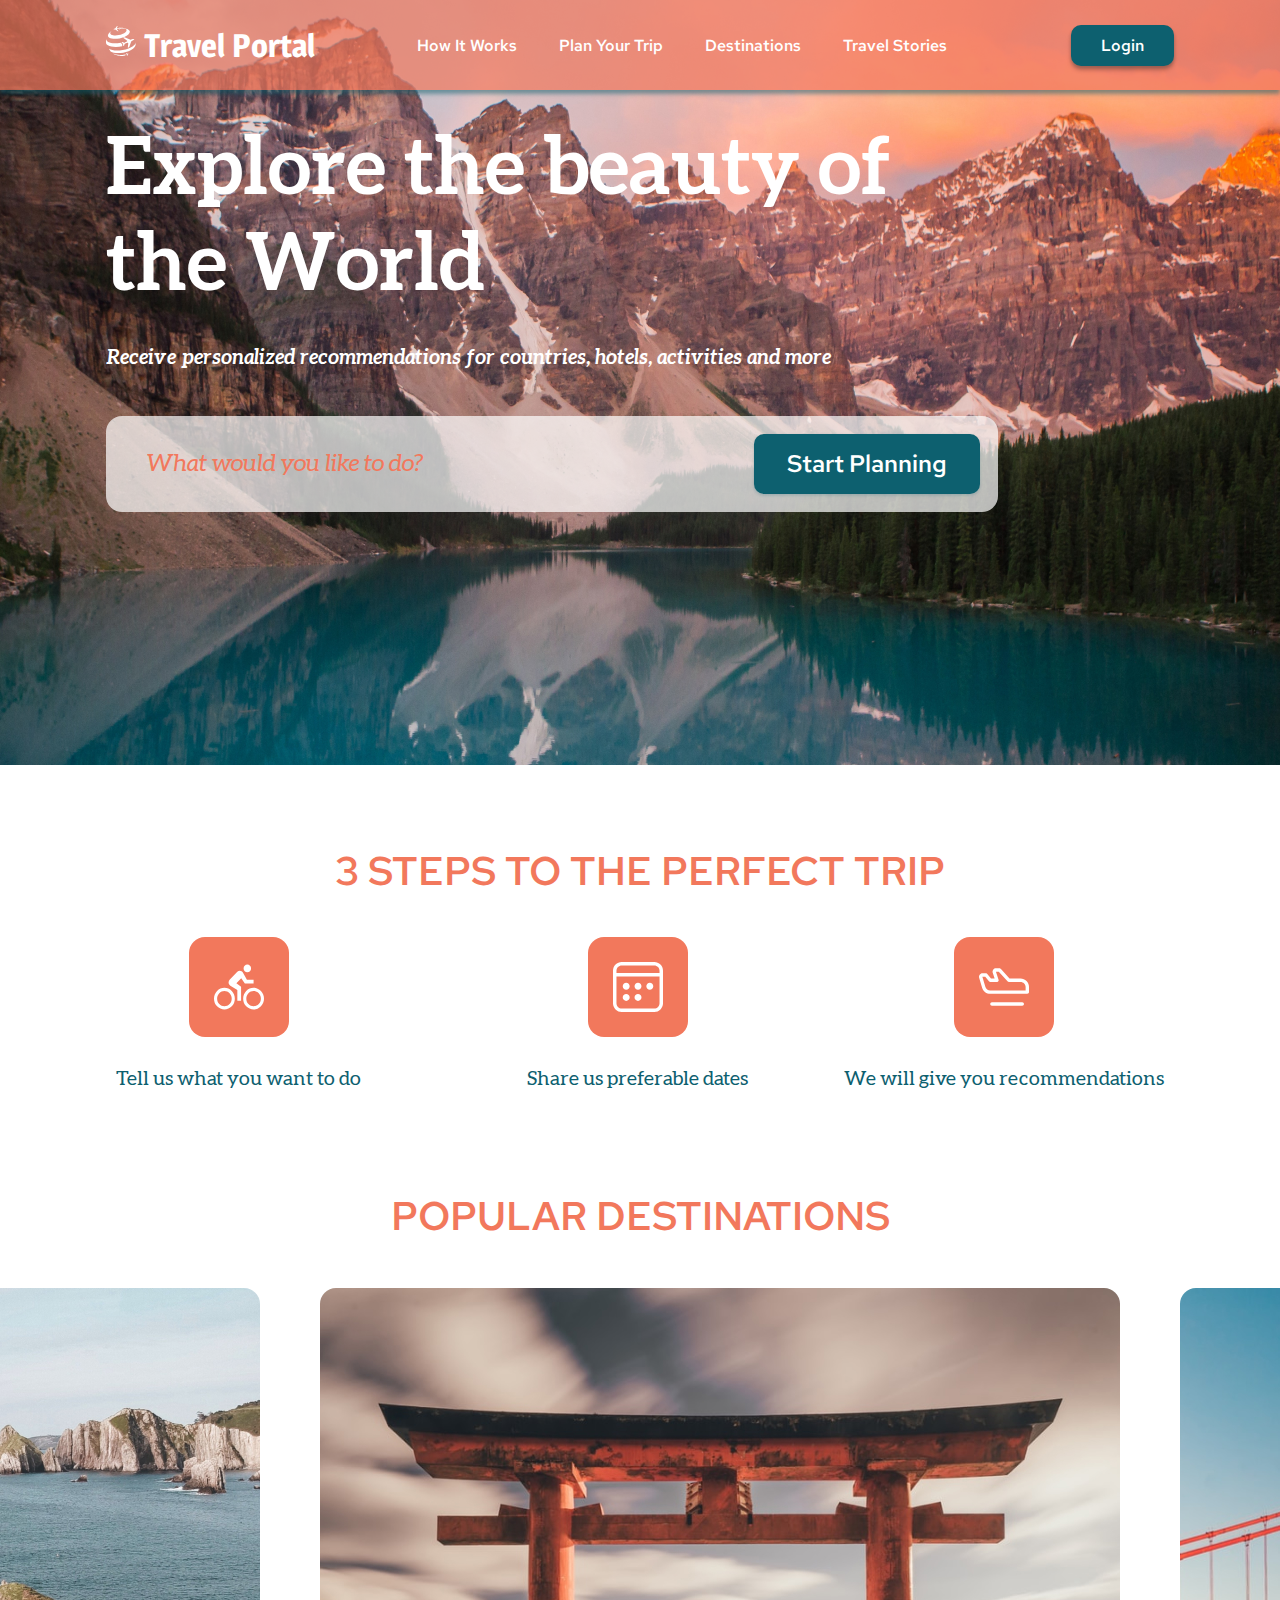
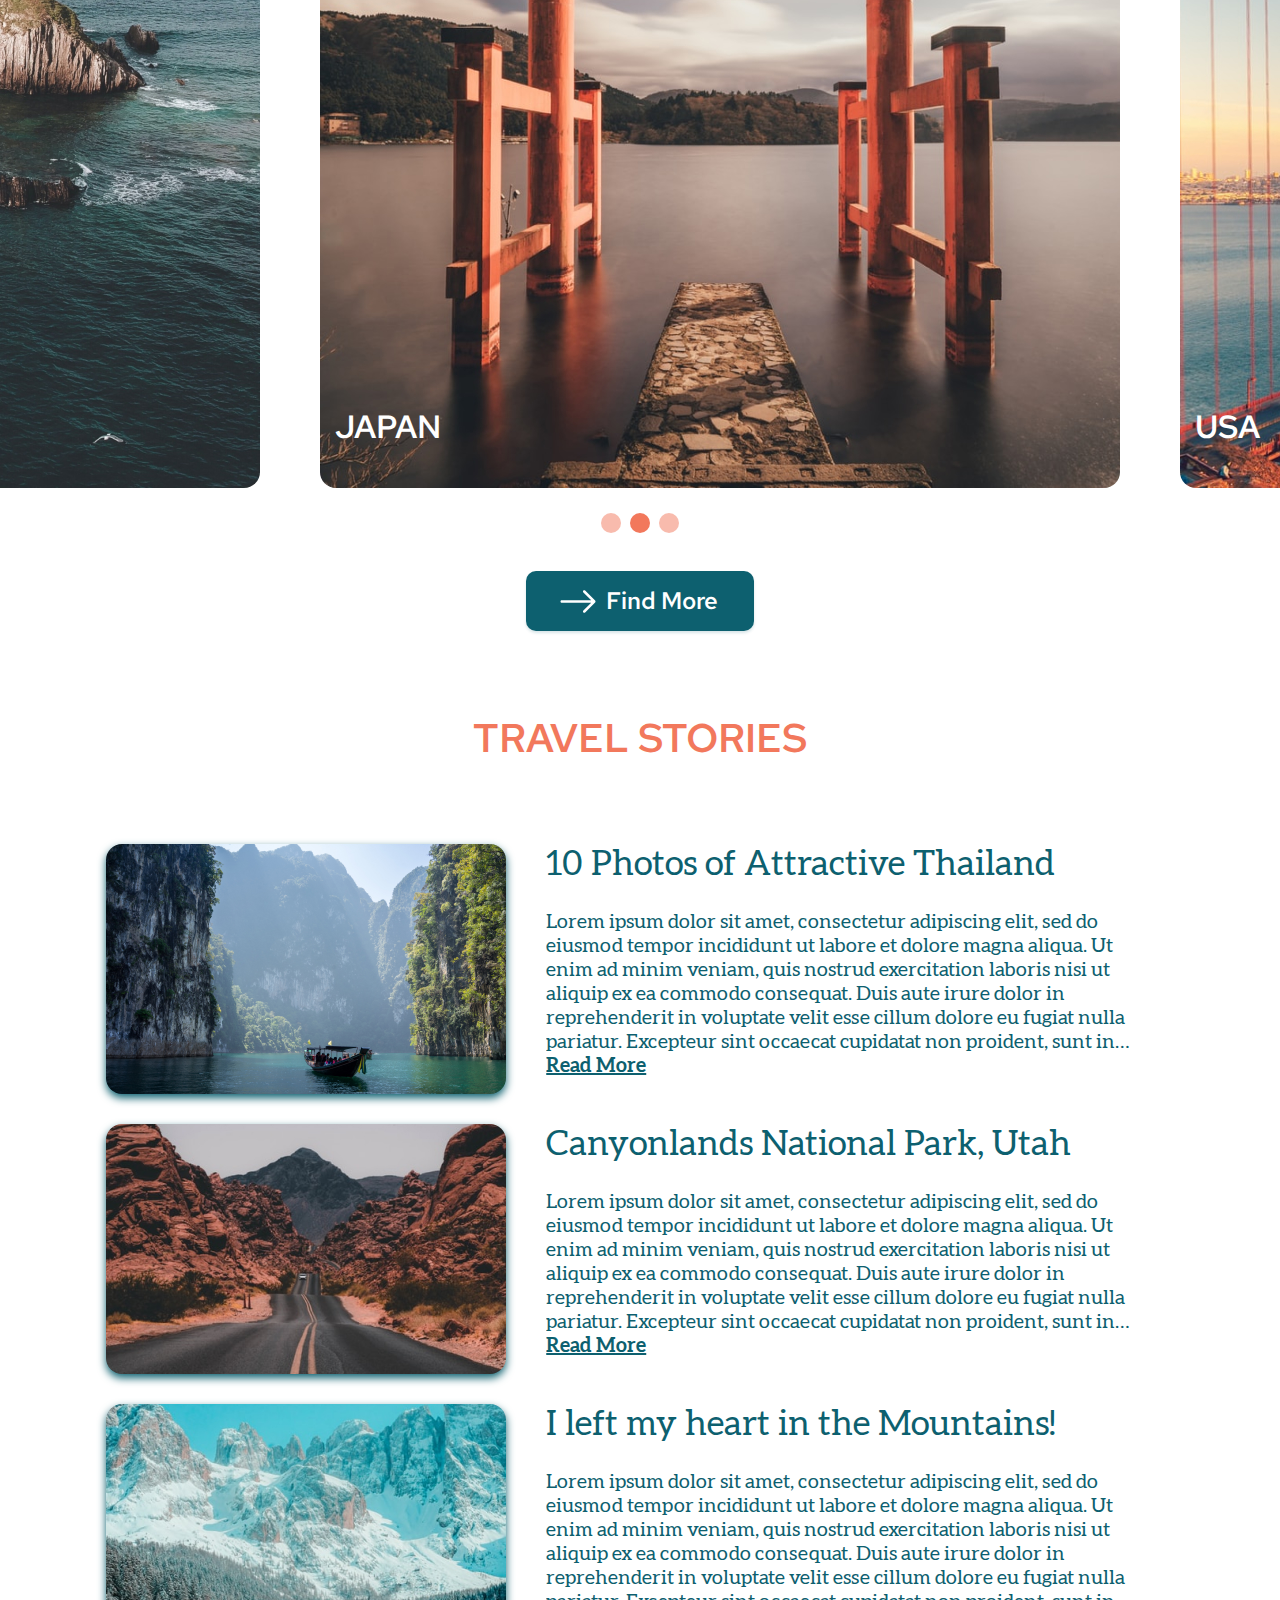
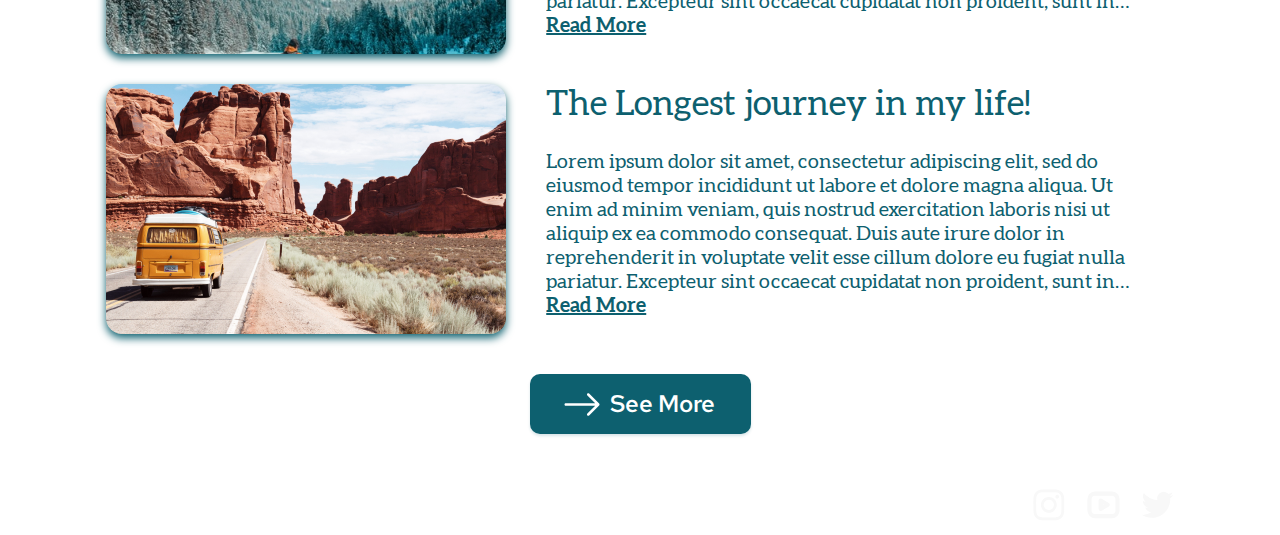
==== commit 6ef78661: "feat: implement Login pop up" ====
--- a/index.html
+++ b/index.html
@@ -8,9 +8,9 @@
     <link rel="stylesheet" href="normalize.css">
     <link rel="stylesheet" href="style.css">
     <link rel="icon" href="./assets/ico/favicon.ico">
-    <link rel="preconnect" href="https://fonts.googleapis.com">
-    <link rel="preconnect" href="https://fonts.gstatic.com" crossorigin>
-    <link href="https://fonts.googleapis.com/css2?family=Aleo:ital,wght@0,400;0,700;1,400;1,700&family=Magra:wght@700&family=Red+Hat+Text:wght@500&display=swap" rel="stylesheet">
+    <!-- <link rel="preconnect" href="https://fonts.googleapis.com">
+<link rel="preconnect" href="https://fonts.gstatic.com" crossorigin>
+<link href="https://fonts.googleapis.com/css2?family=Aleo:ital,wght@0,400;0,700;1,400;1,700&family=Magra:wght@700&family=Red+Hat+Text:wght@400;500&display=swap" rel="stylesheet"> -->
   </head>
   <body>
     <div class="body-wrap">
@@ -61,6 +61,25 @@
               </li>
             </ul>
           </nav>
+        </div>
+        <div class="login__pop-up">
+          <h2 class="login__caption">Log in to your account</h2>
+          <button class="login__button Facebook">Sign In with Facebook</button>
+          <button class="login__button Google">Sign In with Google</button>
+          <p class="login--span">or</p>
+          <form class="form__signin"action="" method="get">
+            <div class="form__email">
+              <label class="form__label" for="email">E-mail</label>
+              <input class="form__input" type="email" name="email" id="email" required>
+            </div>
+            <div class="form__email">
+              <label class="form__label" for="password">Password</label>
+              <input class="form__input" type="password" name="password" id="password" required>
+            </div>
+              <input class="form__button" type="submit" value="Sign In">
+          </form>
+          <p class="login__text login__text--highlight forgot">Forgot Your Password?</p>
+          <p class="login__text account">Don&prime;t have an account? <span class="login__text--highlight register">Register</span></p>
         </div>
       </header>
       <main class="inner content-wrap">
--- a/style.css
+++ b/style.css
@@ -27,6 +27,53 @@
   padding: 0;
 }
 
+/*ШРИФТЫ*/
+@font-face {
+  font-family: "Aleo-Bold";
+  src: url("./assets/fonts/Aleo-Bold.ttf");
+  font-weight: 700;
+}
+
+@font-face {
+  font-family: "Aleo-BoldItalic";
+  src: url("./assets/fonts/Aleo-BoldItalic.ttf");
+  font-weight: 700;
+  font-style: italic;
+}
+
+@font-face {
+  font-family: "Aleo-Regular";
+  src: url("./assets/fonts/Aleo-Regular.ttf");
+  font-weight: 400;
+}
+
+@font-face {
+  font-family: "Aleo-RegularItalic";
+  src: url("./assets/fonts/Aleo-RegularItalic.ttf");
+  font-weight: 400;
+  font-style: italic;
+}
+
+@font-face {
+  font-family: "Magra-Bold";
+  src: url("./assets/fonts/Magra-Bold.ttf");
+  font-weight: 600;
+}
+
+@font-face {
+  font-family: "RedHatText-Medium";
+  src: url("./assets/fonts/RedHatText-Medium.ttf");
+  font-weight: 500;
+}
+
+@font-face {
+  font-family: "RedHatText-Regular";
+  src: url("./assets/fonts/RedHatText-Regular.ttf");
+  font-weight: 400;
+}
+
+
+
 .body-wrap { /*Обертка для фоновых рисунков*/
   width: 100%;
   background:
@@ -59,7 +106,7 @@
 
 .logo-headline {
   padding-left: 38px;
-  font-family: "Magra", sans-serif;
+  font-family: "Magra", "Magra-Bold", sans-serif;
   font-style: normal;
   font-size: 32px;
   line-height: 39px;
@@ -84,7 +131,7 @@
 
 .nav__link,
 .copyright {
-  font-family: "Red Hat Text", sans-serif;
+  font-family: "Red Hat Text", "RedHatText-Medium", sans-serif;
   font-style: normal;
   font-size: 16px;
   line-height: 21px;
@@ -99,7 +146,7 @@
 .button__login {
   margin-left: 2%;
   padding: 10px 30px;
-  font-family: "Red Hat Text", sans-serif;
+  font-family: "Red Hat Text", "RedHatText-Medium", sans-serif;
   font-style: normal;
   font-size: 16px;
   line-height: 21px;
@@ -111,6 +158,205 @@
   box-shadow: 0 4px 4px rgba(0, 0, 0, 0.25), 0 2px 3px rgba(13, 96, 111, 0.16);
 }
 
+  /*появляющееся меню*/
+.active { /*overlay*/
+  display: block;
+  position: absolute;
+  z-index: 100;
+  left: 0; right: 0; top: 0; bottom: 0;
+  background: rgba(0, 0, 0, 0.7);
+  transition: right .8s;
+}
+
+ .login__pop-up {
+  position: absolute;
+  top: -800px; left: 0; right: 0;
+  transition: top 1s;
+  margin: 84px auto 0;
+  z-index: 110;
+  box-sizing: border-box;
+  display: flex;
+  flex-direction: column;
+/*   align-items: center; */
+  max-width: 650px;
+  width: 100%;
+  padding: 25px 45px;
+  background: linear-gradient(177.09deg, #FFFFFF 6.15%, #0D606F 202.69%);
+  box-shadow: 0px 4px 4px rgba(0, 0, 0, 0.25);
+  border-radius: 16px;
+}
+
+.visible{ /*Login pop up/Sign up pop up*/
+  position: absolute;
+  top: 90px; left: 0; right: 0;
+  transition: top 1s;
+}
+
+.login__caption {
+  font-family: "Aleo", "Aleo-Bold", serif;
+  font-style: normal;
+  font-weight: 700;
+  font-size: 32px;
+  line-height: 38px;
+  text-align: center;
+  color: #0D606F;
+  margin-bottom: 30px;
+}
+
+.Facebook {
+  box-shadow: 0px 0px 3px rgba(13, 96, 111, 0.08), 0px 2px 3px rgba(13, 96, 111, 0.16);
+  border-radius: 10px;
+  border: none;
+  font-family: "Red Hat Text", "RedHatText-Regular", sans-serif;
+  font-style: normal;
+  font-weight: 400;
+  font-size: 20px;
+  line-height: 26px;
+  color: #FFFFFF;
+  padding: 15px 0 15px 39px;
+  background-image: url("./assets/svg/Facebook-Logo.svg");
+  background-position: 30.5%;
+  background-size: 24px;
+  background-repeat: no-repeat;
+  background-color: #1877F2;
+  margin-bottom: 20px;
+}
+
+.Google {
+  box-shadow: 0px 0px 3px rgba(13, 96, 111, 0.08), 0px 2px 3px rgba(13, 96, 111, 0.16);
+  border-radius: 10px;
+  border: none;
+  font-family: "Red Hat Text", "RedHatText-Regular", sans-serif;
+  font-style: normal;
+  font-weight: 400;
+  font-size: 20px;
+  line-height: 26px;
+  color: #0D606F;
+  padding: 15px 0 15px 39px;
+  background-image: url("./assets/svg/Google-Logo.svg");
+  background-position: 32.5%;
+  background-size: 24px;
+  background-repeat: no-repeat;
+  background-color: #FFFFFF;
+  margin-bottom: 30px;
+}
+
+.login--span {
+  margin: 0 9px;
+  display: flex;
+  justify-content: space-between;
+  justify-content: center;
+  font-family: "Aleo", "Aleo-Bold", serif;
+  font-style: normal;
+  font-weight: 700;
+  font-size: 20px;
+  line-height: 24px;
+  color: rgba(13, 96, 111, 0.5);
+}
+
+.login--span::before {
+  content: "";
+  width: 100%;
+  max-width: 261px;
+  height: 1px;
+  background-color: #0D606F80;
+  position: absolute;
+  left: 45px;
+  top: 267px;
+}
+
+.login--span::after {
+  content: "";
+  width: 100%;
+  max-width: 261px;
+  height: 1px;
+  background-color: #0D606F80;
+  position: absolute;
+  right: 45px;
+  top: 267px;
+}
+
+.form__signin {
+  margin: 10px 0;
+}
+
+.form__email {
+  margin-bottom: 20px;
+  display: flex;
+  flex-direction: column;
+}
+
+.form__label {
+  font-family: "Aleo", "Aleo-Regular", serif;
+  font-style: normal;
+  font-weight: 400;
+  font-size: 16px;
+  line-height: 19px;
+  color: #0D606F;
+  margin-bottom: 5px;
+}
+
+.form__input {
+  box-sizing: border-box;
+  padding: 18px;
+  background: #FFFFFF;
+  box-shadow: inset 0px 0px 3px rgba(13, 96, 111, 0.08), inset 0px 2px 3px rgba(13, 96, 111, 0.16);
+  border-radius: 10px;
+  border: none;
+  outline: 0; /*убирает рамку плейсхолдера*/
+  font-family: "Aleo", "Aleo-Regular", serif;
+  font-style: normal;
+  font-weight: 400;
+  font-size: 16px;
+  line-height: 19px;
+  color: #0D606F;
+  width: 100%;
+}
+
+.form__button {
+  margin-top: 5px;
+  box-sizing: border-box;
+  padding: 14px;
+  color: #0D606F;
+  background: #0D606F;
+  box-shadow: inset 0px 0px 3px rgba(13, 96, 111, 0.08), inset 0px 2px 3px rgba(13, 96, 111, 0.16);
+  border-radius: 10px;
+  border: none;
+  outline: 0; /*убирает рамку плейсхолдера*/
+  font-family: "Red Hat Text", "RedHatText-Regular", sans-serif;
+  font-style: normal;
+  font-weight: 400;
+  text-align: center;
+  font-size: 20px;
+  line-height: 26px;
+  color: #FFFFFF;
+  width: 100%;
+}
+
+.login__text {
+  font-family: "Aleo", "Aleo-Bold", serif;
+  font-style: normal;
+  font-weight: 700;
+  font-size: 15px;
+  text-align: center;
+  line-height: 18px;
+  color: #0D606F80;;
+  text-shadow: 0px 2px 3px rgba(255, 255, 255, 0.16);
+  padding-bottom: 26px;
+  border-bottom: 1px solid rgba(13, 96, 111, 0.5);
+}
+
+.login__text:last-of-type {
+  margin-top: 20px;
+  padding-bottom: 0;
+  border-bottom: none;
+}
+
+.login__text--highlight{
+  color: #0D606F;
+  text-decoration: underline;
+}
+
 .preview {
   margin: 32px 8.3% 302px;
   max-width: 892px;
@@ -122,7 +368,7 @@
 }
 
 .title {
-  font-family: "Aleo", serif;
+  font-family: "Aleo", "Aleo-Bold", serif;
   font-style: normal;
   font-size: 80px;
   line-height: 96px;
@@ -132,7 +378,7 @@
 
 .subtitle {
   padding: 32px 0 46px;
-  font-family: "Aleo", serif;
+  font-family: "Aleo", "Aleo-BoldItalic", serif;
   font-style: italic;
   font-size: 20px;
   line-height: 24px;
@@ -159,7 +405,7 @@
 
 .search-form__field {
   padding-left: 23px;
-  font-family: "Aleo", serif;
+  font-family: "Aleo", "Aleo-RegularItalic", serif;
   font-style: italic;
   font-size: 24px;
   line-height: 29px;
@@ -171,7 +417,7 @@
 }
 
 .search-form__field::placeholder {
-  font-family: "Aleo", serif;
+  font-family: "Aleo", "Aleo-RegularItalic", serif;
   font-style: italic;
   font-size: 24px;
   line-height: 29px;
@@ -182,7 +428,7 @@
 
 .search-form__submit {
   padding: 14px 33px;
-  font-family: "Red Hat Text", sans-serif;
+  font-family: "Red Hat Text", "RedHatText-Medium", sans-serif;
   font-style: normal;
   font-size: 24px;
   line-height: 32px;
@@ -201,7 +447,7 @@
 
 .caption {
   margin-bottom: 40px;
-  font-family: "Red Hat Text", sans-serif;
+  font-family: "Red Hat Text", "RedHatText-Medium", sans-serif;
   font-style: normal;
   font-size: 40px;
   line-height: 53px;
@@ -237,7 +483,7 @@
 }
 
 .desc {
-  font-family: "Aleo", serif;
+  font-family: "Aleo", "Aleo-Regular", serif;
   font-style: normal;
   font-size: 20px;
   line-height: 24px;
@@ -297,7 +543,8 @@
   position: absolute;
   bottom: 40px;
   left: 15px;
-  font-family: "Red Hat Text", sans-serif;
+  z-index: 2;
+  font-family: "Red Hat Text", "RedHatText-Medium", sans-serif;
   font-style: normal;
   font-size: 32px;
   line-height: 42px;
@@ -355,7 +602,7 @@
 .more {
   margin: 38px auto 0;
   padding: 14px 36px 14px 80px;
-  font-family: "Red Hat Text", sans-serif;
+  font-family: "Red Hat Text", "RedHatText-Medium", sans-serif;
   font-style: normal;
   font-size: 24px;
   line-height: 32px;
@@ -405,7 +652,7 @@
   display: -webkit-box;
   -webkit-box-orient: vertical;
   overflow: hidden;
-  font-family: "Aleo", serif;
+  font-family: "Aleo", "Aleo-Regular", serif;
   font-style: normal;
   font-size: 35px;
   line-height: 42px;
@@ -419,7 +666,7 @@
   display: -webkit-box;
   -webkit-box-orient: vertical;
   overflow: hidden;
-  font-family: "Aleo", serif;
+  font-family: "Aleo", "Aleo-Regular", serif;
   font-style: normal;
   font-size: 20px;
   line-height: 24px;
@@ -428,7 +675,7 @@
 }
 
 .stories__link {
-  font-family: "Aleo", serif;
+  font-family: "Aleo", "Aleo-Bold", serif;
   font-style: normal;
   font-size: 20px;
   line-height: 24px;
@@ -469,6 +716,15 @@
 @media (hover: hover) and (pointer: fine) { /*ховер эффекты*/
   .nav__link:hover { /*эффекты меню-бара*/
     color: #083942;
+    transition: 0.3s;
+    cursor: pointer;
+  }
+
+  .Facebook:hover,
+  .Google:hover,
+  .form__button:hover,
+  .register:hover {
+    filter: drop-shadow(0 0 15px #083942);
     transition: 0.3s;
     cursor: pointer;
   }
@@ -569,7 +825,7 @@
     background:
     url("./assets/img-mob/background-header-mobile.jpg") top no-repeat,
     url("./assets/img-mob/background-stories-mobile.jpg")bottom no-repeat;
-    background-size: 600px auto;
+    background-size: 550px auto;
     background-color: #FFFFFF;
   }
 
@@ -604,16 +860,6 @@
 
   .mobile-menu {
     display: block;
-  }
-
-  /*появляющееся меню*/
-  .active { /*overlay*/
-    display: block;
-    position: absolute;
-    z-index: 998;
-    left: 0; right: 0; top: 0; bottom: 0;
-    background: rgba(0, 0, 0, 0.7);
-    transition: right .8s;
   }
 
   .mobile-nav {
@@ -649,7 +895,7 @@
   }
 
   .mobile-nav__link {
-    font-family: "Red Hat Text", sans-serif;
+    font-family: "Red Hat Text", "Red Hat Text Medium", sans-serif;
     font-style: normal;
     font-size: 16px;
     line-height: 21px;
@@ -661,12 +907,25 @@
     position: absolute;
     top: 8px;
     right: 127px;
-    z-index: 9999;
+    z-index: 110;
     padding: 15px;
     background-image: url("./assets/svg/clarity_window-close-line.svg");
     background-repeat: no-repeat;
     background-color: transparent;
     border: none;
+  }
+
+  .login__Facebook {
+    background-position: 20.5%;
+  }
+
+  .login__Google {
+    background-position: 22.5%;
+  }
+
+  .login--span::before,
+  .login--span::after {
+    max-width: 200px;
   }
 
   .nav__list,
@@ -810,6 +1069,7 @@
 
   .slider__controls { /*кнопки-точки слайдера*/
     position: absolute;
+    z-index: 2;
     bottom: -10px;
     margin: 0 auto;
   }
@@ -922,6 +1182,20 @@
     padding: 17px;
   }
 
+  .login__Facebook {
+    background-position: 10.5%;
+  }
+
+  .login__Google {
+    background-position: 12.5%;
+  }
+
+  .login--span::before,
+  .login--span::after {
+    max-width: 120px;
+    top: 307px;
+  }
+
   .header {
     border-radius: 30px;
   }
@@ -1043,6 +1317,7 @@
 
   .slider__controls { /*кнопки-точки слайдера*/
     position: absolute;
+    z-index: 2;
     bottom: 10px;
     left: 177px;
     margin: 0 auto;
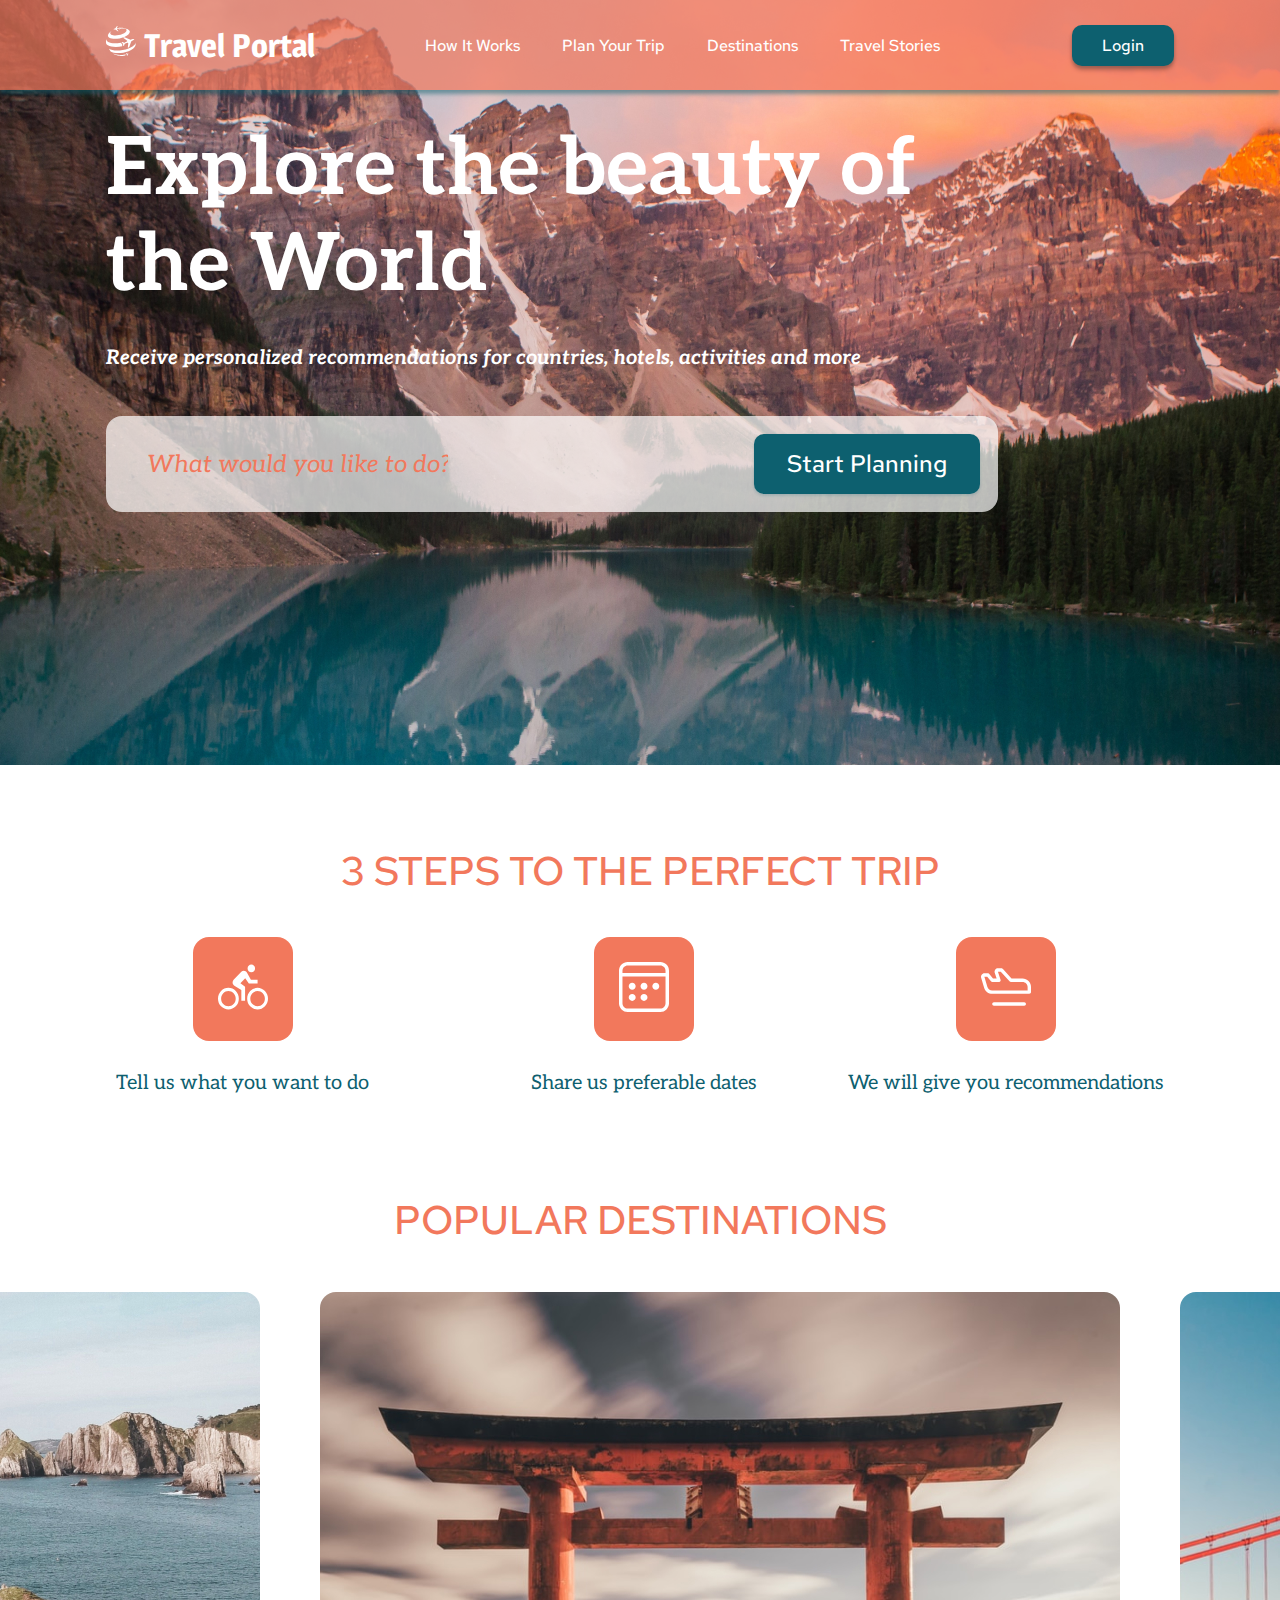
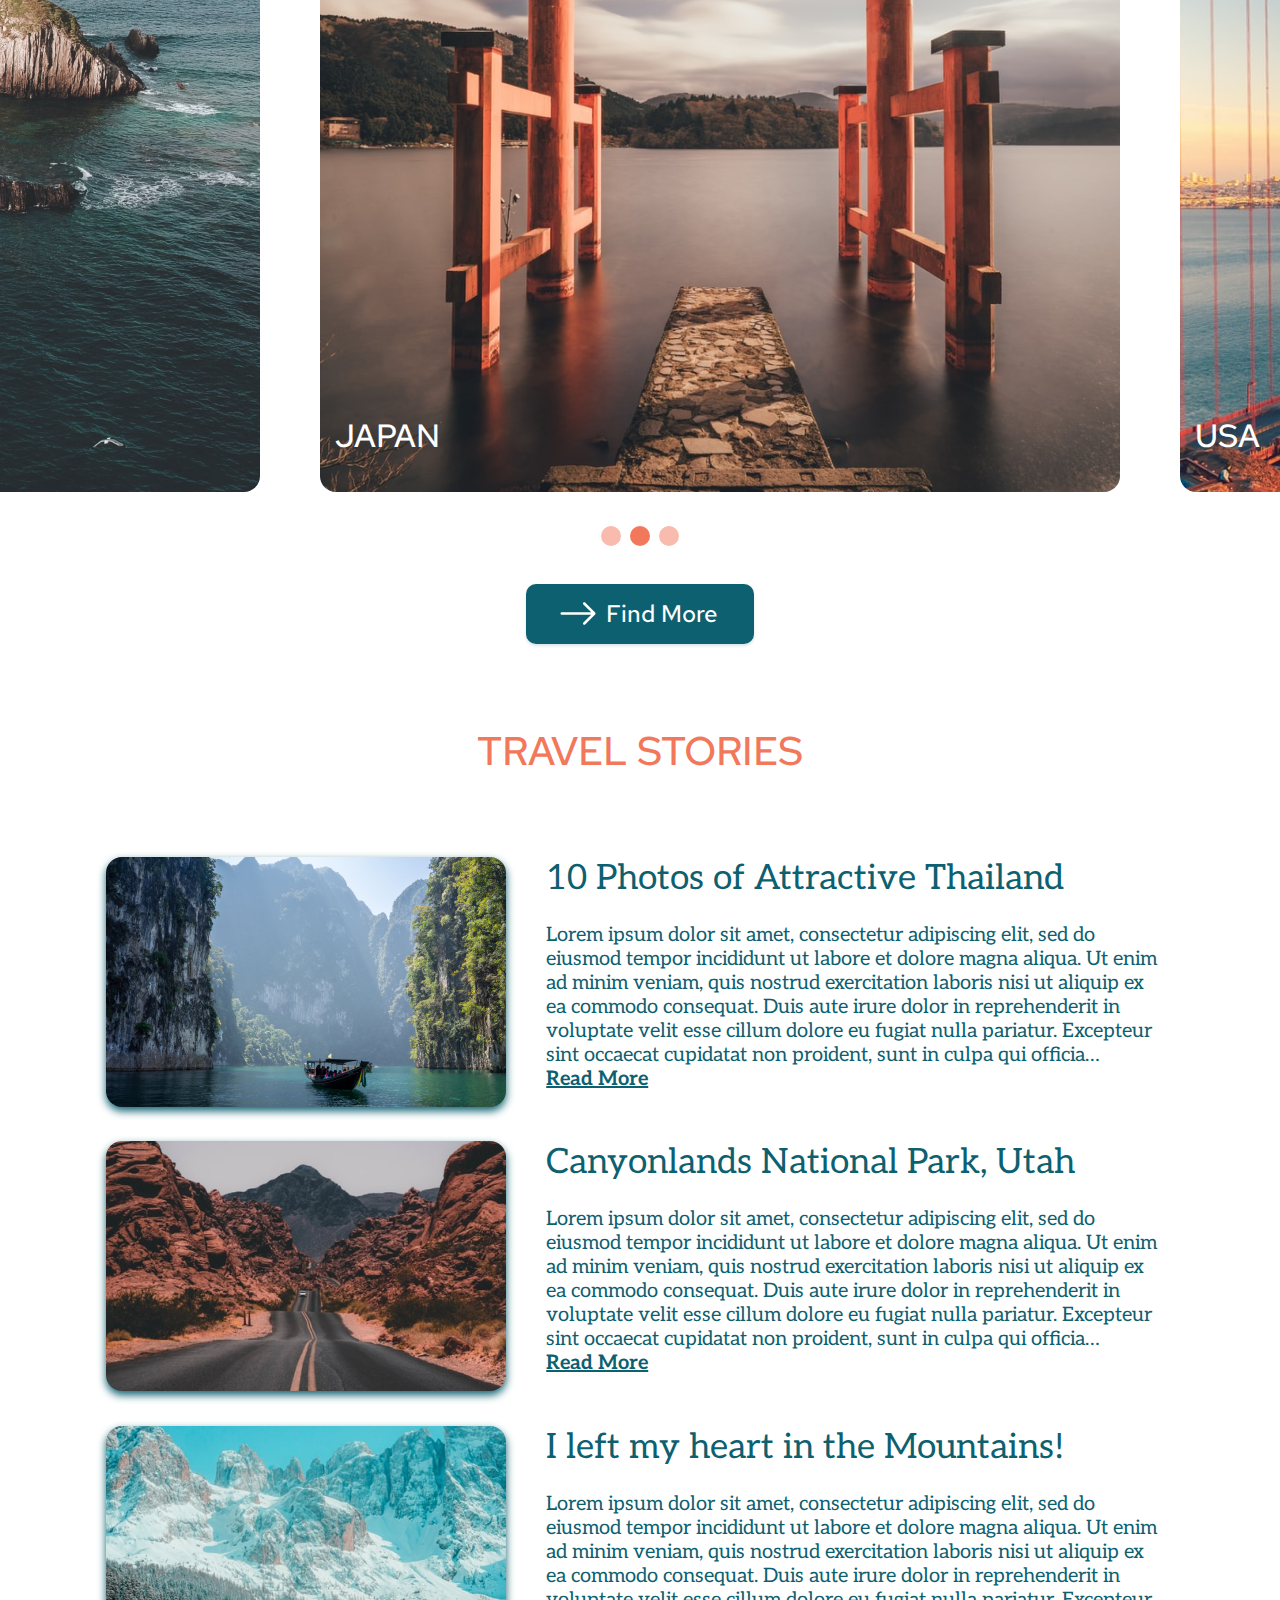
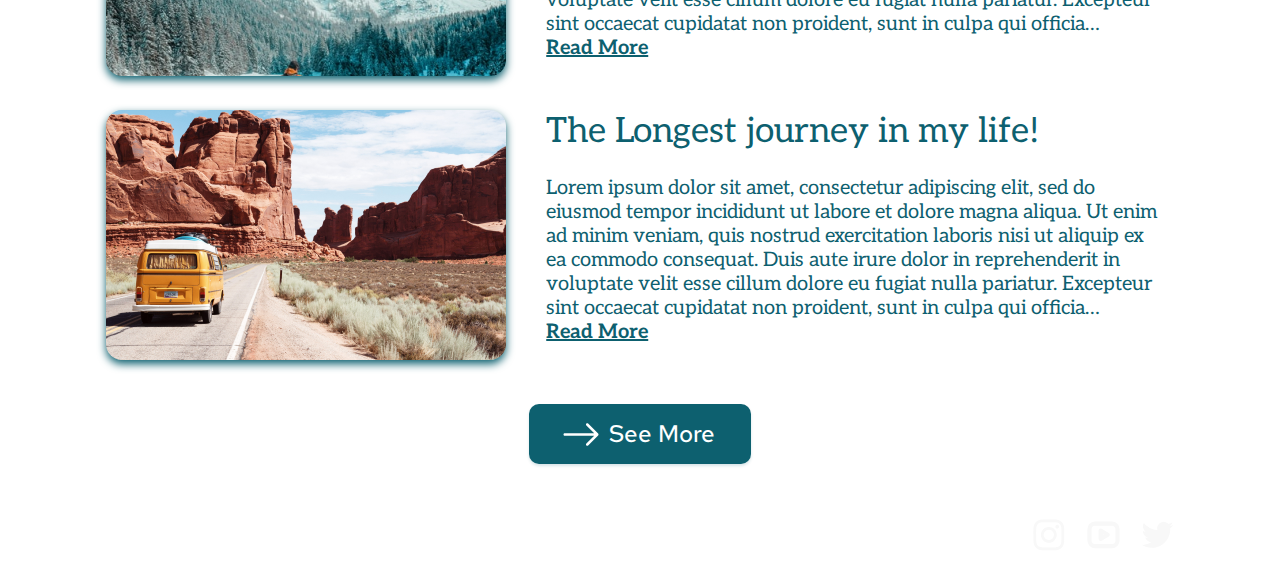
==== commit e7175dbc: "fix: fix connection of fonts" ====
--- a/index.html
+++ b/index.html
@@ -8,9 +8,9 @@
     <link rel="stylesheet" href="normalize.css">
     <link rel="stylesheet" href="style.css">
     <link rel="icon" href="./assets/ico/favicon.ico">
-    <!-- <link rel="preconnect" href="https://fonts.googleapis.com">
+    <link rel="preconnect" href="https://fonts.googleapis.com">
 <link rel="preconnect" href="https://fonts.gstatic.com" crossorigin>
-<link href="https://fonts.googleapis.com/css2?family=Aleo:ital,wght@0,400;0,700;1,400;1,700&family=Magra:wght@700&family=Red+Hat+Text:wght@400;500&display=swap" rel="stylesheet"> -->
+<link href="https://fonts.googleapis.com/css2?family=Aleo:ital,wght@0,400;0,700;1,400;1,700&family=Magra:wght@700&family=Red+Hat+Text:wght@400;500&display=swap" rel="stylesheet">
   </head>
   <body>
     <div class="body-wrap">
@@ -54,7 +54,7 @@
                 <a class="mobile-nav__link" href="#stories">Travel Stories</a>
               </li>
               <li class="mobile-nav__item">
-                <a class="mobile-nav__link" href="#">Account</a>
+                <p class="account">Account</p>
               </li>
               <li class="mobile-nav__item">
                 <a class="mobile-nav__link" href="#footer">Social Media</a>
@@ -64,9 +64,11 @@
         </div>
         <div class="login__pop-up">
           <h2 class="login__caption">Log in to your account</h2>
-          <button class="login__button Facebook">Sign In with Facebook</button>
-          <button class="login__button Google">Sign In with Google</button>
-          <p class="login--span">or</p>
+          <div class="toggle">
+            <button class="login__button Facebook">Sign In with Facebook</button>
+            <button class="login__button Google">Sign In with Google</button>
+            <p class="login--span">or</p>
+          </div>
           <form class="form__signin"action="" method="get">
             <div class="form__email">
               <label class="form__label" for="email">E-mail</label>
@@ -79,7 +81,7 @@
               <input class="form__button" type="submit" value="Sign In">
           </form>
           <p class="login__text login__text--highlight forgot">Forgot Your Password?</p>
-          <p class="login__text account">Don&prime;t have an account? <span class="login__text--highlight register">Register</span></p>
+          <p class="login__text"><span class="account">Don&prime;t have an account? </span><span class="login__text--highlight register">Register</span></p>
         </div>
       </header>
       <main class="inner content-wrap">
--- a/style.css
+++ b/style.css
@@ -1,8 +1,8 @@
 html {
   box-sizing: border-box;
   scroll-behavior: smooth;
-  line-height: 0;
-  -webkit-text-size-adjust: 0%;
+/*   line-height: 0;
+  -webkit-text-size-adjust: 0%; */
 }
 
 p,
@@ -27,6 +27,8 @@
   padding: 0;
 }
 
+
+
 /*ШРИФТЫ*/
 @font-face {
   font-family: "Aleo-Bold";
@@ -77,8 +79,8 @@
 .body-wrap { /*Обертка для фоновых рисунков*/
   width: 100%;
   background:
-  url("./assets/img/baskground_header.jpg") top no-repeat, 
-  url("./assets/img/baskground_stories.jpg")bottom no-repeat;
+  url("./assets/img/baskground_header.jpg") top no-repeat,
+  url("./assets/img/baskground_stories.jpg") bottom no-repeat;
   background-size: 1440px auto;
   background-color: #FFFFFF;
 }
@@ -158,20 +160,20 @@
   box-shadow: 0 4px 4px rgba(0, 0, 0, 0.25), 0 2px 3px rgba(13, 96, 111, 0.16);
 }
 
-  /*появляющееся меню*/
+/*появляющееся меню*/
 .active { /*overlay*/
   display: block;
   position: absolute;
   z-index: 100;
   left: 0; right: 0; top: 0; bottom: 0;
   background: rgba(0, 0, 0, 0.7);
-  transition: right .8s;
-}
-
- .login__pop-up {
+  transition: right 0.8s;
+}
+
+.login__pop-up {
   position: absolute;
-  top: -800px; left: 0; right: 0;
-  transition: top 1s;
+  top: -1000px; left: 0; right: 0;
+  transition: top 0.8s;
   margin: 84px auto 0;
   z-index: 110;
   box-sizing: border-box;
@@ -189,7 +191,7 @@
 .visible{ /*Login pop up/Sign up pop up*/
   position: absolute;
   top: 90px; left: 0; right: 0;
-  transition: top 1s;
+  transition: top 0.8s;
 }
 
 .login__caption {
@@ -201,6 +203,15 @@
   text-align: center;
   color: #0D606F;
   margin-bottom: 30px;
+}
+
+.toggle {
+  display: flex;
+  flex-direction: column;
+}
+
+.remove {
+  display: none;
 }
 
 .Facebook {
@@ -340,16 +351,14 @@
   font-size: 15px;
   text-align: center;
   line-height: 18px;
-  color: #0D606F80;;
+  color: #0D606F80;
   text-shadow: 0px 2px 3px rgba(255, 255, 255, 0.16);
-  padding-bottom: 26px;
-  border-bottom: 1px solid rgba(13, 96, 111, 0.5);
 }
 
 .login__text:last-of-type {
-  margin-top: 20px;
-  padding-bottom: 0;
-  border-bottom: none;
+  margin-top: 26px;
+  padding-top: 20px;
+  border-top: 1px solid rgba(13, 96, 111, 0.5);
 }
 
 .login__text--highlight{
@@ -643,7 +652,7 @@
 }
 
 .stories__item {
-  padding: 0 10px 0 40px;;
+  padding: 0 10px 0 40px;
 }
 
 .stories__caption {
@@ -867,7 +876,7 @@
     position: fixed;
     top: 0;
     right: -300px;
-    transition: right 1s;
+    transition: right 0.8s;
   }
 
   .change {
@@ -882,7 +891,7 @@
     padding: 44px 15px 30px 44px;
     background-color: #F2785C;
     box-shadow: 0px 4px 3px rgba(13, 96, 111, 0.25);
-    border-radius: 10px;;
+    border-radius: 10px;
   }
 
   .mobile-nav__item {
@@ -894,13 +903,18 @@
     margin-bottom: 0;
   }
 
-  .mobile-nav__link {
-    font-family: "Red Hat Text", "Red Hat Text Medium", sans-serif;
+  .mobile-nav__link,
+  .account {
+    font-family: "Red Hat Text", "RedHatText-Medium", sans-serif;
     font-style: normal;
     font-size: 16px;
     line-height: 21px;
     font-weight: 500;
     color: #FFFFFF;
+  }
+
+  .account {
+    cursor: pointer;
   }
 
   .exit {
@@ -998,8 +1012,8 @@
   }
 
   .step__ico {
-    margin-bottom: 19px;
-    padding: 18px;
+    margin-bottom: 18px;
+    padding: 17px;
   }
 
   .step__ico svg {
@@ -1151,7 +1165,7 @@
   }
 
   .social__item {
-    padding: 15px 0 16px;
+    padding: 15px 0 11px;
     max-width: 33px;
     margin-left: 21px;
   }
@@ -1272,7 +1286,7 @@
   }
 
   .slider__wrapper { /*внешняя обертка для всего слайдера*/
-    margin: 10px 0 10px;
+    margin: 9px 0 5px;
     padding: 0 15px;
     max-width: 100%;
   }
@@ -1318,7 +1332,7 @@
   .slider__controls { /*кнопки-точки слайдера*/
     position: absolute;
     z-index: 2;
-    bottom: 10px;
+    bottom: 15px;
     left: 177px;
     margin: 0 auto;
   }
@@ -1356,7 +1370,7 @@
   }
 
   .stories__list {/*обертка для конкретной стори*/
-    padding-top: 15px;
+    padding-top: 10px;
     max-width: 100%;
     margin-bottom: 0;
   }
@@ -1366,7 +1380,7 @@
   }
 
   .stories__list:last-of-type {
-    margin-bottom: 11px;
+    margin-bottom: 8px;
   }
 
   .stories__caption {
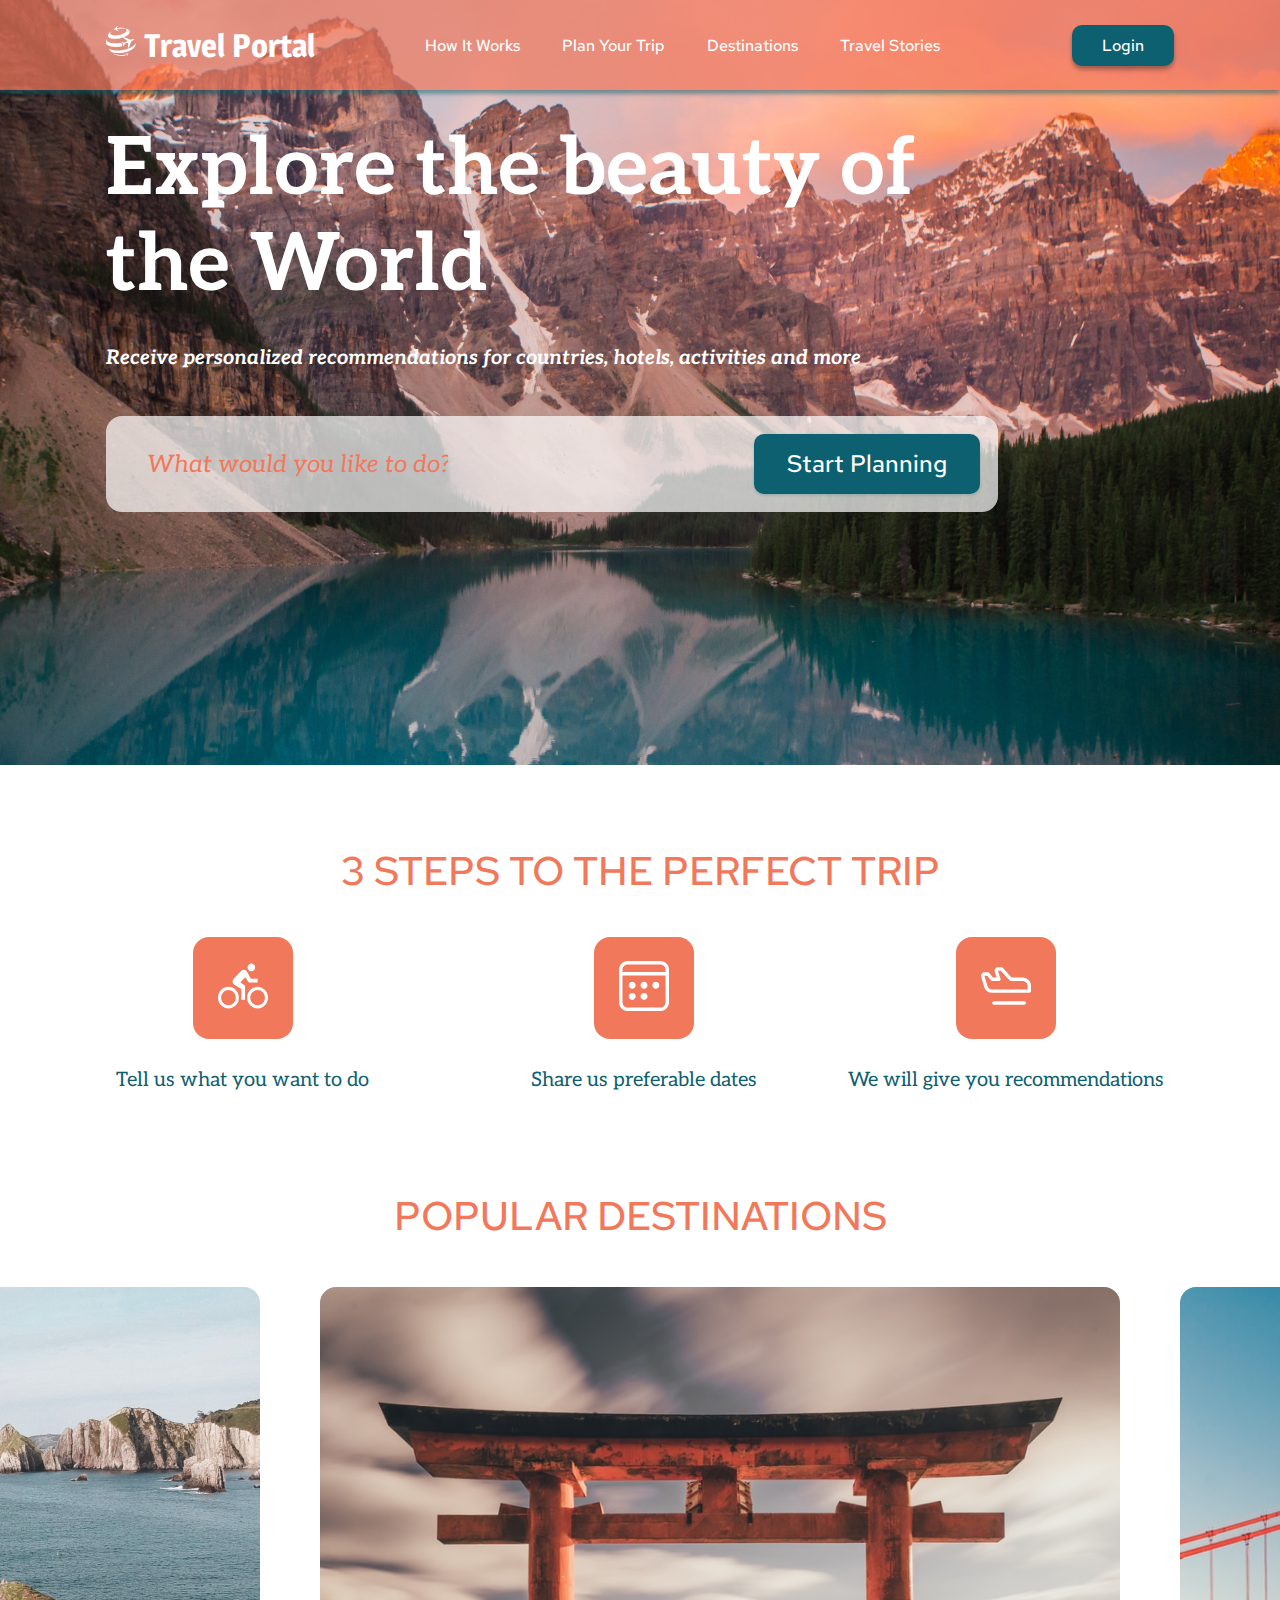
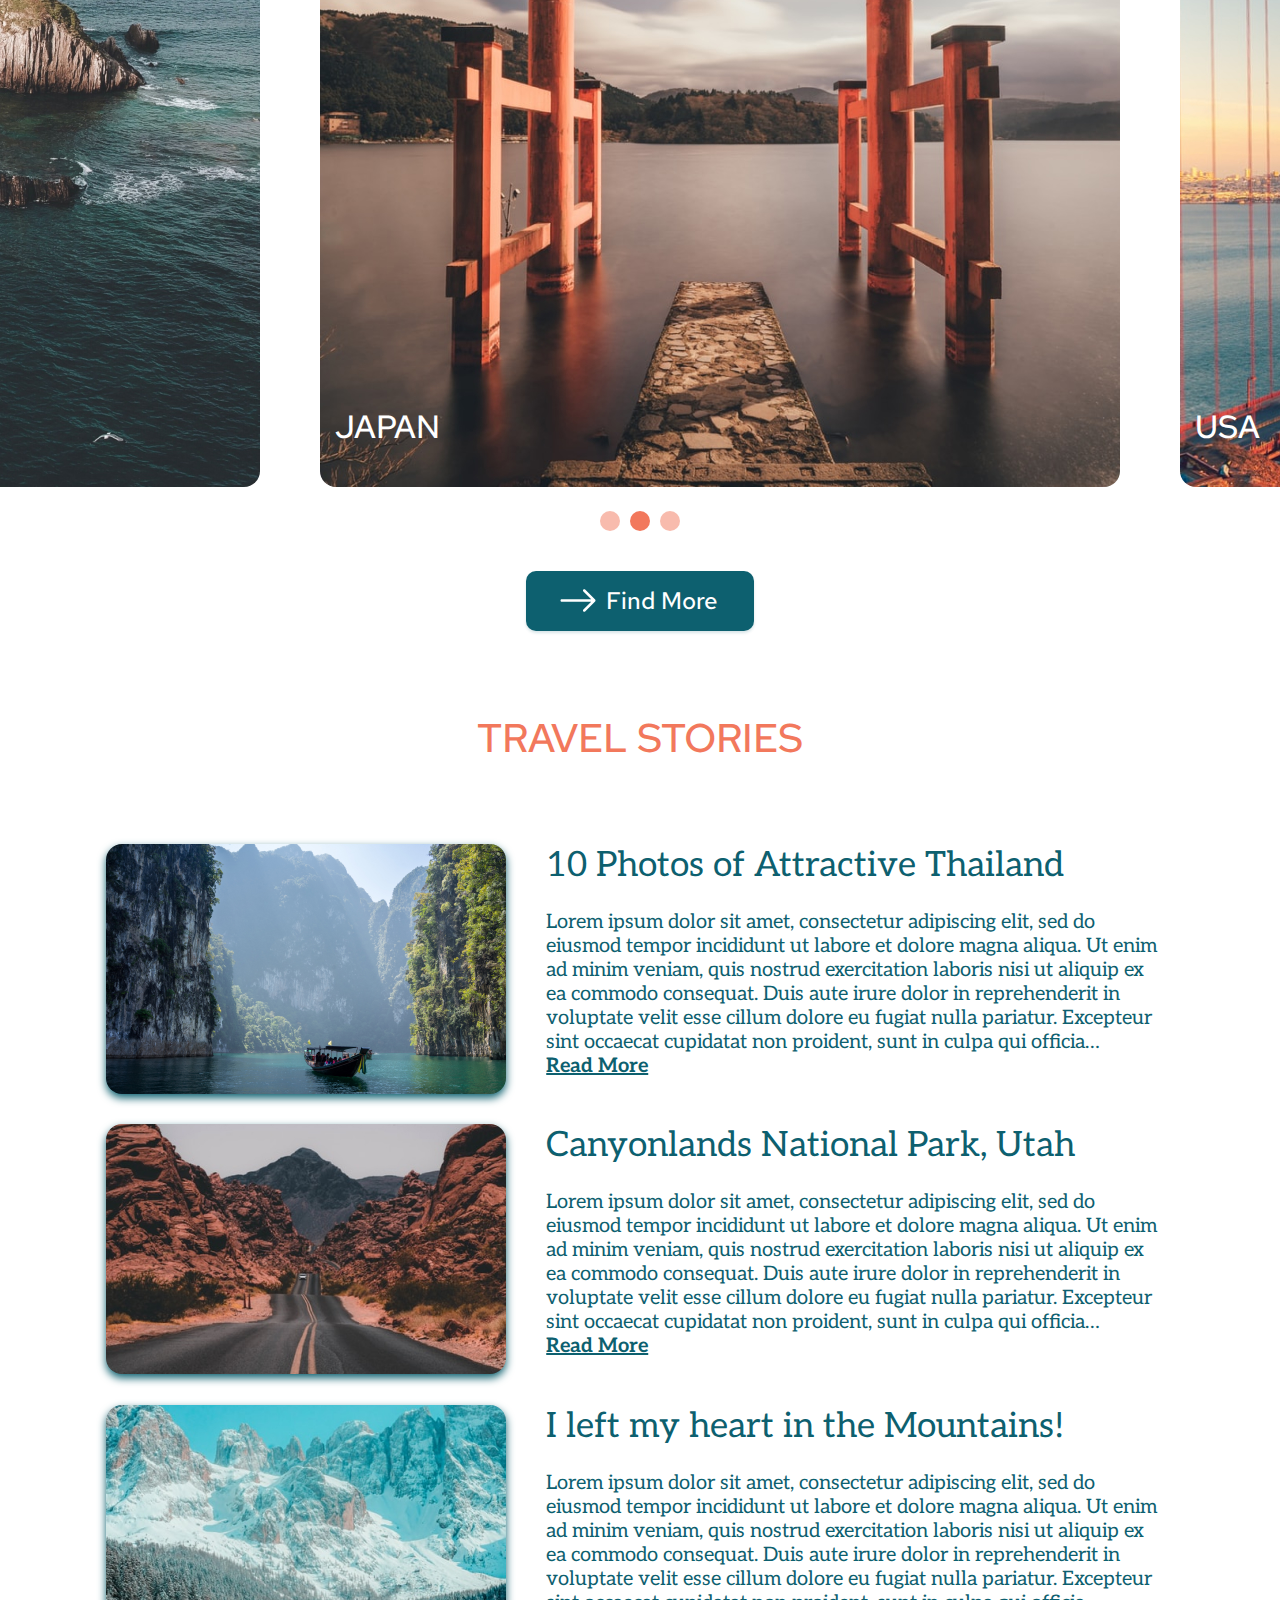
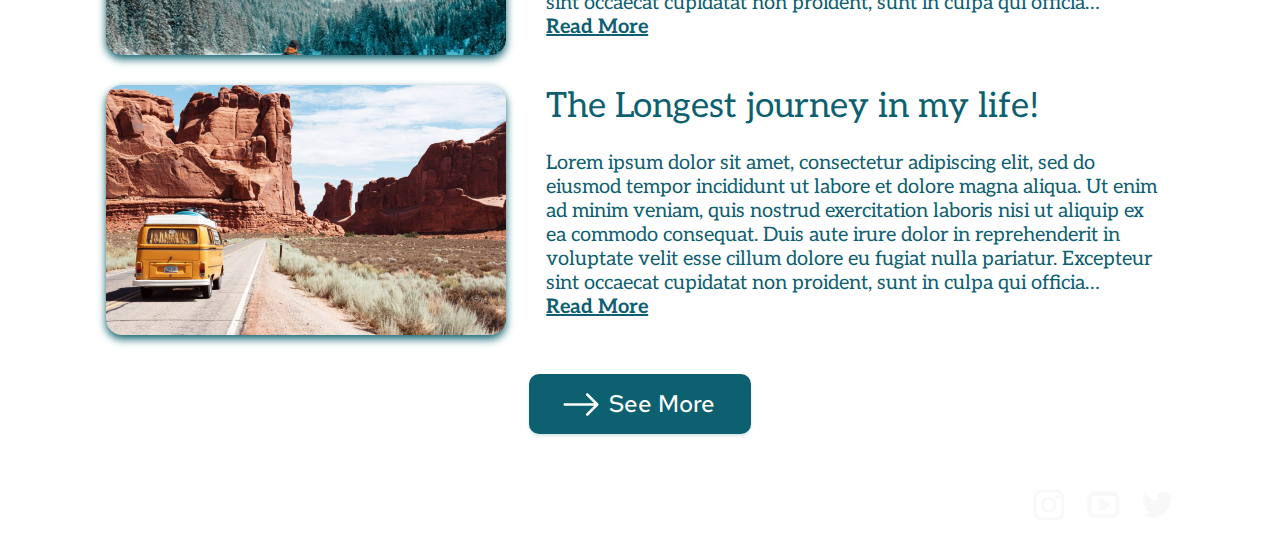
==== commit fbddf3fd: "fix: fix mobile menu overlay display" ====
--- a/index.html
+++ b/index.html
@@ -37,7 +37,7 @@
           </nav>
           <button class="button__login">Login</button>
         </div>
-        <div class="mobile-menu">
+        <div class="mobile-menu__container">
           <nav class="mobile-nav">
             <ul class="mobile-nav__list">
               <li class="mobile-nav__item exit"></li>
@@ -62,26 +62,28 @@
             </ul>
           </nav>
         </div>
-        <div class="login__pop-up">
-          <h2 class="login__caption">Log in to your account</h2>
-          <div class="toggle">
-            <button class="login__button Facebook">Sign In with Facebook</button>
-            <button class="login__button Google">Sign In with Google</button>
-            <p class="login--span">or</p>
-          </div>
-          <form class="form__signin"action="" method="get">
-            <div class="form__email">
-              <label class="form__label" for="email">E-mail</label>
-              <input class="form__input" type="email" name="email" id="email" required>
-            </div>
-            <div class="form__email">
-              <label class="form__label" for="password">Password</label>
-              <input class="form__input" type="password" name="password" id="password" required>
-            </div>
-              <input class="form__button" type="submit" value="Sign In">
-          </form>
-          <p class="login__text login__text--highlight forgot">Forgot Your Password?</p>
-          <p class="login__text"><span class="account">Don&prime;t have an account? </span><span class="login__text--highlight register">Register</span></p>
+        <div class="pop-up__container">
+          <div class="login__pop-up">
+            <h2 class="login__caption">Log in to your account</h2>
+            <div class="toggle">
+              <button class="login__button Facebook">Sign In with Facebook</button>
+              <button class="login__button Google">Sign In with Google</button>
+              <p class="login--span">or</p>
+            </div>
+            <form class="form__signin" action="" method="get" id="form">
+              <div class="form__email">
+                <label class="form__label" for="email">E-mail</label>
+                <input class="form__input" type="email" name="email" id="email" value="" required>
+              </div>
+              <div class="form__email">
+                <label class="form__label" for="password">Password</label>
+                <input class="form__input" type="password" name="password" id="password" value="" required>
+              </div>
+                <input class="form__button" type="submit" value="Sign In">
+            </form>
+            <p class="login__text login__text--highlight forgot">Forgot Your Password?</p>
+            <p class="login__text"><span class="an-account">Don&prime;t have an account? </span><span class="login__text--highlight register">Register</span></p>
+          </div>
         </div>
       </header>
       <main class="inner content-wrap">
@@ -128,43 +130,51 @@
         </section>
         <section class="destinations" id="destinations">
           <h2 class="caption caption--destinations">Popular destinations</h2>
-          <div class="slider__wrapper">
-            <div class="slider__arrow left">
-            </div>
-            <div class="slider__list transition-left">
-              <div class="slider__item">
-                <picture>
-                  <source srcset="./assets/img-mob/slider-mobile.jpg" media="(max-width: 399px)">
-                  <source srcset="./assets/img/Spain.jpg" media="(min-width: 400px)">
-                  <img class="country-img" src="./assets/img-mob/slider-mobile.jpg" alt="Spain">
-                </picture>
-                <p class="country-name">Spain</p>
-              </div>
-              <div class="slider__item">
-                <picture>
-                  <source srcset="./assets/img-mob/slider-mobile.jpg" media="(max-width: 399px)">
-                  <source srcset="./assets/img/Japan.jpg" media="(min-width: 400px)">
-                  <img class="country-img" src="./assets/img-mob/slider-mobile.jpg" alt="Japan">
-                </picture>
-                <p class="country-name">Japan</p>
-              </div>
-              <div class="slider__item">
-                <picture>
-                  <source srcset="./assets/img-mob/slider-mobile.jpg" media="(max-width: 399px)">
-                  <source srcset="./assets/img/USA.jpg" media="(min-width: 400px)">
-                  <img class="country-img" src="./assets/img-mob/slider-mobile.jpg" alt="USA">
-                </picture>
-                <p class="country-name">USA</p>
-              </div>
-            </div>
+          <div class="slider__wrapper"> <!-- внешняя обертка для всего слайдера -->
+            <div class="slider__arrow left"> <!-- кнопка влево на мобильной версии -->
+              <svg width="30" height="30" viewBox="0 0 30 30" fill="none" xmlns="http://www.w3.org/2000/svg">
+                <path class="btn_svg --inactive" d="M20.0757 26.9325C20.4272 26.5809 20.6246 26.1041 20.6246 25.6069C20.6246 25.1097 20.4272 24.6329 20.0757 24.2813L10.7944 15L20.0757 5.71875C20.4172 5.36512 20.6062 4.89149 20.6019 4.39987C20.5976 3.90825 20.4005 3.43798 20.0528 3.09034C19.7052 2.7427 19.2349 2.54551 18.7433 2.54124C18.2517 2.53696 17.778 2.72595 17.4244 3.0675L6.81753 13.6744C6.46602 14.026 6.26855 14.5028 6.26855 15C6.26855 15.4972 6.46602 15.974 6.81753 16.3256L17.4244 26.9325C17.776 27.284 18.2528 27.4815 18.75 27.4815C19.2472 27.4815 19.724 27.284 20.0757 26.9325Z"/>
+                </svg>
+            </div> <!-- кнопка влево на мобильной версии -->
+<!--             <div class="slider"> --> <!-- обертка для слайдера -->
+              <div class="slider__list"> <!-- сам слайдер, обертка для картинок -->
+                <div class="slider__item" id="item-previous"> <!-- карточка-картинка с подписями -->
+                  <picture>
+                    <source srcset="./assets/img-mob/slider-mobile.jpg" media="(max-width: 399px)">
+                    <source srcset="./assets/img/Spain.jpg" media="(min-width: 400px)">
+                    <img class="country-img" src="./assets/img-mob/slider-mobile.jpg" alt="Spain">
+                  </picture>
+                  <p class="country-name">Spain</p>
+                </div> <!-- карточка-картинка с подписями -->
+                <div class="slider__item" id="item-current"> <!-- карточка-картинка с подписями -->
+                  <picture>
+                    <source srcset="./assets/img-mob/slider-mobile.jpg" media="(max-width: 399px)">
+                    <source srcset="./assets/img/Japan.jpg" media="(min-width: 400px)">
+                    <img class="country-img" src="./assets/img-mob/slider-mobile.jpg" alt="Japan">
+                  </picture>
+                  <p class="country-name">Japan</p>
+                </div> <!-- карточка-картинка с подписями -->
+                <div class="slider__item" id="item-next"> <!-- карточка-картинка с подписями -->
+                  <picture>
+                    <source srcset="./assets/img-mob/slider-mobile.jpg" media="(max-width: 399px)">
+                    <source srcset="./assets/img/USA.jpg" media="(min-width: 400px)">
+                    <img class="country-img" src="./assets/img-mob/slider-mobile.jpg" alt="USA">
+                  </picture>
+                  <p class="country-name">USA</p>
+                </div> <!-- карточка-картинка с подписями -->
+              </div> <!-- сам слайдер, обертка для картинок -->
+<!--             </div> --> <!-- обертка для слайдера -->
             <div class="slider__arrow right">
-            </div>
-            <div class="slider__controls">
-              <button class="button-inactive"></button>
-              <button class="button-inactive"></button>
-              <button class="button-inactive"></button>
-            </div>
-          </div>
+              <svg width="30" height="30" viewBox="0 0 30 30" fill="none" xmlns="http://www.w3.org/2000/svg">
+                <path class="btn_svg --active"d="M9.92435 3.0675C9.57284 3.41911 9.37537 3.89594 9.37537 4.39312C9.37537 4.89031 9.57284 5.36713 9.92435 5.71875L19.2056 15L9.92435 24.2812C9.5828 24.6349 9.39381 25.1085 9.39808 25.6001C9.40235 26.0917 9.59955 26.562 9.94719 26.9097C10.2948 27.2573 10.7651 27.4545 11.2567 27.4588C11.7483 27.463 12.222 27.274 12.5756 26.9325L23.1825 16.3256C23.534 15.974 23.7314 15.4972 23.7314 15C23.7314 14.5028 23.534 14.026 23.1825 13.6744L12.5756 3.0675C12.224 2.71599 11.7472 2.51852 11.25 2.51852C10.7528 2.51852 10.276 2.71599 9.92435 3.0675Z"/>
+                </svg>
+            </div> <!-- кнопка вправо на мобильной версии -->
+            <div class="slider__controls"> <!-- кнопки-индикаторы слайда -->
+              <button class="button--inactive"></button>
+              <button class="button--inactive --active"></button>
+              <button class="button--inactive"></button>
+            </div>
+          </div> <!-- внешняя обертка для всего слайдера -->
           <button class="more">Find More</button>
         </section>
         <section class="stories" id="stories">
@@ -178,7 +188,7 @@
               </picture>
               <div class="stories__item">
                 <h3 class="stories__caption">10 Photos of Attractive Thailand</h3>
-                <p class="stories__desc">Lorem ipsum dolor sit amet, consectetur adipiscing elit, sed do eiusmod tempor incididunt ut labore et dolore magna aliqua. Ut enim ad minim veniam, quis nostrud exercitation    laboris nisi ut aliquip ex ea commodo consequat. Duis aute irure dolor in reprehenderit in voluptate velit esse cillum dolore eu fugiat nulla pariatur. Excepteur sint occaecat cupidatat non proident, sunt in culpa qui officia deserunt mollit anim id est laborum.Lorem ipsum dolor sit amet, consectetur adipiscing elit</p>
+                <p class="stories__desc">Lorem ipsum dolor sit amet, consectetur adipiscing elit, sed do eiusmod tempor incididunt ut labore et dolore magna aliqua. Ut enim ad minim veniam, quis nostrud exercitation laboris nisi ut aliquip ex ea commodo consequat. Duis aute irure dolor in reprehenderit in voluptate velit esse cillum dolore eu fugiat nulla pariatur. Excepteur sint occaecat cupidatat non proident, sunt in culpa qui officia deserunt mollit anim id est laborum. Lorem ipsum dolor sit amet, consectetur adipiscing elit</p>
                 <div class="stories__desc"><a class="stories__link" href="#/">Read More</a></div>
               </div>
             </div>
@@ -190,7 +200,7 @@
               </picture>
               <div class="stories__item">
                 <h3 class="stories__caption">Canyonlands National Park, Utah</h3>
-                <p class="stories__desc">Lorem ipsum dolor sit amet, consectetur adipiscing elit, sed do eiusmod tempor incididunt ut labore et dolore magna aliqua. Ut enim ad minim veniam, quis nostrud exercitation    laboris nisi ut aliquip ex ea commodo consequat. Duis aute irure dolor in reprehenderit in voluptate velit esse cillum dolore eu fugiat nulla pariatur. Excepteur sint occaecat cupidatat non proident, sunt in culpa qui officia deserunt mollit anim id est laborum.Lorem ipsum dolor sit amet, consectetur adipiscing elit</p>
+                <p class="stories__desc">Lorem ipsum dolor sit amet, consectetur adipiscing elit, sed do eiusmod tempor incididunt ut labore et dolore magna aliqua. Ut enim ad minim veniam, quis nostrud exercitation laboris nisi ut aliquip ex ea commodo consequat. Duis aute irure dolor in reprehenderit in voluptate velit esse cillum dolore eu fugiat nulla pariatur. Excepteur sint occaecat cupidatat non proident, sunt in culpa qui officia deserunt mollit anim id est laborum. Lorem ipsum dolor sit amet, consectetur adipiscing elit</p>
                 <div class="stories__desc"><a class="stories__link" href="#/">Read More</a></div>
               </div>
             </div>
@@ -202,7 +212,7 @@
               </picture>
               <div class="stories__item">
                 <h3 class="stories__caption">I left my heart in the Mountains!</h3>
-                <p class="stories__desc">Lorem ipsum dolor sit amet, consectetur adipiscing elit, sed do eiusmod tempor incididunt ut labore et dolore magna aliqua. Ut enim ad minim veniam, quis nostrud exercitation    laboris nisi ut aliquip ex ea commodo consequat. Duis aute irure dolor in reprehenderit in voluptate velit esse cillum dolore eu fugiat nulla pariatur. Excepteur sint occaecat cupidatat non proident, sunt in culpa qui officia deserunt mollit anim id est laborum.Lorem ipsum dolor sit amet, consectetur adipiscing elit</p>
+                <p class="stories__desc">Lorem ipsum dolor sit amet, consectetur adipiscing elit, sed do eiusmod tempor incididunt ut labore et dolore magna aliqua. Ut enim ad minim veniam, quis nostrud exercitation laboris nisi ut aliquip ex ea commodo consequat. Duis aute irure dolor in reprehenderit in voluptate velit esse cillum dolore eu fugiat nulla pariatur. Excepteur sint occaecat cupidatat non proident, sunt in culpa qui officia deserunt mollit anim id est laborum. Lorem ipsum dolor sit amet, consectetur adipiscing elit</p>
                 <div class="stories__desc"><a class="stories__link" href="#/">Read More</a></div>
               </div>
             </div>
@@ -214,7 +224,7 @@
               </picture>
               <div class="stories__item">
                 <h3 class="stories__caption">The Longest journey in my life!</h3>
-                <p class="stories__desc">Lorem ipsum dolor sit amet, consectetur adipiscing elit, sed do eiusmod tempor incididunt ut labore et dolore magna aliqua. Ut enim ad minim veniam, quis nostrud exercitation    laboris nisi ut aliquip ex ea commodo consequat. Duis aute irure dolor in reprehenderit in voluptate velit esse cillum dolore eu fugiat nulla pariatur. Excepteur sint occaecat cupidatat non proident, sunt in culpa qui officia deserunt mollit anim id est laborum.Lorem ipsum dolor sit amet, consectetur adipiscing elit</p>
+                <p class="stories__desc">Lorem ipsum dolor sit amet, consectetur adipiscing elit, sed do eiusmod tempor incididunt ut labore et dolore magna aliqua. Ut enim ad minim veniam, quis nostrud exercitation laboris nisi ut aliquip ex ea commodo consequat. Duis aute irure dolor in reprehenderit in voluptate velit esse cillum dolore eu fugiat nulla pariatur. Excepteur sint occaecat cupidatat non proident, sunt in culpa qui officia deserunt mollit anim id est laborum. Lorem ipsum dolor sit amet, consectetur adipiscing elit</p>
                 <div class="stories__desc"><a class="stories__link" href="#/">Read More</a></div>
               </div>
             </div>
--- a/style.css
+++ b/style.css
@@ -1,8 +1,6 @@
 html {
   box-sizing: border-box;
   scroll-behavior: smooth;
-/*   line-height: 0;
-  -webkit-text-size-adjust: 0%; */
 }
 
 p,
@@ -23,7 +21,7 @@
   text-decoration: none;
 }
 
-.input{
+.input {
   padding: 0;
 }
 
@@ -141,7 +139,7 @@
   color: #FFFFFF;
 }
 
-.mobile-menu {
+.mobile-menu__container {
   display: none;
 }
 
@@ -188,7 +186,7 @@
   border-radius: 16px;
 }
 
-.visible{ /*Login pop up/Sign up pop up*/
+.visible { /*Login pop up/Sign up pop up*/
   position: absolute;
   top: 90px; left: 0; right: 0;
   transition: top 0.8s;
@@ -361,7 +359,7 @@
   border-top: 1px solid rgba(13, 96, 111, 0.5);
 }
 
-.login__text--highlight{
+.login__text--highlight {
   color: #0D606F;
   text-decoration: underline;
 }
@@ -450,7 +448,7 @@
 }
 
 .steps {
-  margin-bottom: 98px;
+  margin-bottom: 97px;
   padding: 0 9.1%;
 }
 
@@ -483,8 +481,8 @@
 }
 
 .step__ico {
-  margin: 0 auto 30px;
-  padding: 25px;
+  margin: 0 auto 29px;
+  padding: 24px 25px;
   background-position: center;
   background-repeat: no-repeat;
   border-radius: 16px;
@@ -514,7 +512,7 @@
 
 .slider__wrapper { /*внешняя обертка для всего слайдера*/
   position: relative;
-  padding-top: 46px;
+  padding-top: 45px;
   display: flex;
   justify-content: center;
   flex-direction: column;
@@ -529,7 +527,30 @@
   /* overflow: hidden; */
 }
 
-.slider__arrow{
+/*анимация карусели*/
+@keyframes move-left {
+/*   from {left: -1400px;}
+  to {left: -540px;} */
+  from {left: -540px;}
+  to {left: 0;}
+}
+
+.transition-left {
+  animation-name: move-left;
+  animation-duration: 5s;
+}
+
+@keyframes move-right {
+  from {left: -540px;}
+  to {left: -1400px;}
+}
+
+.transition-right {
+  animation-name: move-right;
+  animation-duration: 5s;
+}
+
+.slider__arrow {
   display: none;
 }
 
@@ -550,7 +571,7 @@
 
 .country-name {
   position: absolute;
-  bottom: 40px;
+  bottom: 44px;
   left: 15px;
   z-index: 2;
   font-family: "Red Hat Text", "RedHatText-Medium", sans-serif;
@@ -563,53 +584,31 @@
 }
 
 .slider__controls { /*кнопки слайдера*/
-  margin: 25px auto 0;
-}
-
-.button-inactive{
+  margin: 15px auto 0;
+}
+
+.button--inactive {
   padding: 10px;
-  background-color: rgba(242, 120, 92, 0.5);
+  margin: 0 3px;
+  background-color: #F2785C80;
   border: none;
   border-radius: 50px;
 }
 
-.button-inactive:nth-of-type(2){
-  margin: 0 5px;
-  padding: 10px;
+.--inactive {
+  background-color: #F2785C80;
+  fill: #F2785C80;
+}
+
+.--active {
   background-color: #F2785C;
-  border: none;
-  border-radius: 50px;
-}
-
-/*.button-active {
-  margin: 0 5px;
-  padding: 10px;
-  background-color: #F2785C;
-  border: none;
-  border-radius: 50px;
-}*/
-
-/*анимация карусели*/
-/*@keyframes move-left {
-  from {left: -540px;}
-  to {left: 0;}
-}
-.transition-left {
-  animation-name: move-left;
-  animation-duration: 5s;
-}
-
-@keyframes move-right {
-  from {left: -540px;}
-  to {left: -1080px;}
-}
-.transition-right {
-  animation-name: move-right;
-  animation-duration: 5s;
-}*/
+  fill: #F2785C;
+}
+
+
 
 .more {
-  margin: 38px auto 0;
+  margin: 40px auto 0;
   padding: 14px 36px 14px 80px;
   font-family: "Red Hat Text", "RedHatText-Medium", sans-serif;
   font-style: normal;
@@ -637,7 +636,7 @@
 .stories__list {/*обертка для конкретной стори*/
   display: flex;
   justify-content: space-between;
-  padding-top: 30px;
+  padding-top: 26px;
 }
 
 .stories__list:first-of-type {
@@ -694,7 +693,7 @@
 }
 
 .more--stories {
-  margin-top: 40px;
+  margin-top: 35px;
 }
 
 .footer {
@@ -712,7 +711,7 @@
 
 .social__item {
   margin-left: 20px;
-  padding: 14px 0 13px;
+  padding: 13.5px 0 10px;
   max-width: 34px;
 }
 
@@ -776,6 +775,22 @@
 
 
 
+/* @media (max-width: 1024px) {
+  .slider__list {  /*обертка для картинок
+    left: -260px;
+  }
+
+  .slider__item { /*картинки с подписями
+    margin-left: 40px;
+  }
+
+  .country-img {
+    max-width: 500px;
+  }
+} */
+
+
+
 @media (max-width: 768px) {
   .logo {
     background-size: 20px;
@@ -809,13 +824,9 @@
     margin-right: 1%;
   }
 
-  .country-img {
-    max-width: 500px;
-  }
-
-  .slider__list {
+/*   .slider__list { /*обертка для картинок
     left: -425px;
-  }
+  } */
 
   .stories__caption {
     margin-bottom: 0;
@@ -867,7 +878,7 @@
     margin-right: 4px;
   }
 
-  .mobile-menu {
+  .mobile-menu__container {
     display: block;
   }
 
@@ -911,10 +922,6 @@
     line-height: 21px;
     font-weight: 500;
     color: #FFFFFF;
-  }
-
-  .account {
-    cursor: pointer;
   }
 
   .exit {
@@ -929,17 +936,17 @@
     border: none;
   }
 
-  .login__Facebook {
+  .Facebook {
     background-position: 20.5%;
   }
 
-  .login__Google {
+  .Google {
     background-position: 22.5%;
   }
 
   .login--span::before,
   .login--span::after {
-    max-width: 200px;
+    max-width: 150px;
   }
 
   .nav__list,
@@ -950,17 +957,17 @@
   }
 
   .preview {
-    margin: 20px 15px 20px;
+    margin: 10px 15px 20px;
   }
 
   .title {
-    width: 75%;
+    width: 90%;
     font-size: 40px;
     line-height: 53px;
   }
 
   .search-form {
-    padding: 58px 0 61px;
+    padding: 20px 0 61px;
   }
 
   .search-form__info {
@@ -1013,7 +1020,7 @@
 
   .step__ico {
     margin-bottom: 18px;
-    padding: 17px;
+    padding: 16px 17px;
   }
 
   .step__ico svg {
@@ -1031,44 +1038,40 @@
     margin-bottom: 50px;
   }
 
-  .slider__wrapper { /*внешняя обертка для всего слайдера*/
+/*   .slider__wrapper { /*внешняя обертка для всего слайдера
     margin: 0 15px 25px;
     padding: 0;
     overflow: visible;
     flex-direction: row;
     align-items: center;
-  }
-
-  .slider__arrow{
+  } */
+
+  .slider__arrow {
+    position: absolute;
+    z-index: 20;
     width: 30px;
-  }
-
-  .left{
-    background-image: url("./assets/svg/ep_arrow-left.svg");
     display: block;
     padding: 15px 0;
-    background-size: 30px;
-    background-repeat: no-repeat;
-  }
-
-  .right{
-    background-image: url("./assets/svg/ep_arrow-right.svg");
-    display: block;
-    padding: 15px 0;
-    background-size: 30px;
-    background-repeat: no-repeat;
-  }
-
-  .slider__list { /*обертка для картинок*/
+  }
+
+  .left {
+    left: 0;
+  }
+
+  .right {
+    right: 0;
+  }
+
+/*   .slider__list { /*обертка для картинок
     left: 0px;
     max-width: 450px;
     margin: 0 0 15px;
     overflow: hidden;
   }
 
-  .slider__item { /*картинки с подписями*/
+  .slider__item { /*картинки с подписями
     margin-left: 20px;
-  }
+  } */
 
   .country-img {
     max-width: 360px;
@@ -1083,24 +1086,15 @@
 
   .slider__controls { /*кнопки-точки слайдера*/
     position: absolute;
-    z-index: 2;
+    z-index: 10;
     bottom: -10px;
     margin: 0 auto;
   }
 
-  .button-inactive,
-  .button-inactive:nth-of-type(2) {
+  .button--inactive {
     margin: 0;
     padding: 4px;
-    background-color: rgba(242, 120, 92, 0.5);
-    border: none;
-    border-radius: 50px;
-  }
-
-  .button-inactive:nth-of-type(1){
-    margin: 0 2px;
-    padding: 4px;
-    background-color: #F2785C;
+    background-color: #F2785C80;
     border: none;
     border-radius: 50px;
   }
@@ -1157,7 +1151,7 @@
   }
 
   .social {
-    padding-left: 0;
+    padding-left: 7px;
   }
 
   .footer {
@@ -1196,11 +1190,11 @@
     padding: 17px;
   }
 
-  .login__Facebook {
+  .Facebook {
     background-position: 10.5%;
   }
 
-  .login__Google {
+  .Google {
     background-position: 12.5%;
   }
 
@@ -1219,14 +1213,14 @@
   }
 
   .search-form {
-    padding: 38px 0 61px;
+    padding: 48px 0 61px;
   }
 
   .search-form__field,
   .search-form__field::placeholder {
     max-width: 170px;
     padding: 0;
-    padding-left: 7.5px;
+    padding-left: 4px;
     font-size: 14px;
     line-height: 17px;
   }
@@ -1249,7 +1243,7 @@
   }
 
   .step__item:nth-of-type(2) {
-    padding-left: 41px;
+    padding-left: 44px;
     padding-right: 26px;
     margin-left: 0;
   }
@@ -1286,32 +1280,43 @@
   }
 
   .slider__wrapper { /*внешняя обертка для всего слайдера*/
-    margin: 9px 0 5px;
+    margin: 11px 0 5px;
     padding: 0 15px;
     max-width: 100%;
   }
 
-  .slider__arrow{
-    display: block;
-    position: absolute;
-    z-index: 2;
-    background-size: 30px;
-    background-repeat: no-repeat;
-  }
-
-  .left{
-    background-image: url("./assets/svg/ep_arrow-left.svg");
+  .left {
     left: 20px;
   }
 
-  .right{
-    background-image: url("./assets/svg/ep_arrow-right.svg");
+  .right {
     right: 20px;
   }
 
   .slider__list { /*обертка для картинок*/
-    left: 0px;
+    left: -380px;
     margin: 0;
+  }
+
+  /*анимация карусели*/
+  @keyframes move-left {
+    from {left: -380px;}
+    to {left: 0;}
+  }
+
+  .transition-left {
+    animation-name: move-left;
+    animation-duration: 5s;
+  }
+
+  @keyframes move-right {
+    from {left: 0px;}
+    to {left: -380px;}
+  }
+
+  .transition-right {
+    animation-name: move-right;
+    animation-duration: 5s;
   }
 
   .slider__item { /*картинки с подписями*/
@@ -1331,27 +1336,10 @@
 
   .slider__controls { /*кнопки-точки слайдера*/
     position: absolute;
-    z-index: 2;
+    z-index: 10;
     bottom: 15px;
     left: 177px;
     margin: 0 auto;
-  }
-
-  .button-inactive,
-  .button-inactive:nth-of-type(2) {
-    margin: 0;
-    padding: 4px;
-    background-color: rgba(242, 120, 92, 0.5);
-    border: none;
-    border-radius: 50px;
-  }
-
-  .button-inactive:nth-of-type(1){
-    margin: 0 2px;
-    padding: 4px;
-    background-color: #F2785C;
-    border: none;
-    border-radius: 50px;
   }
 
   .country-img {
